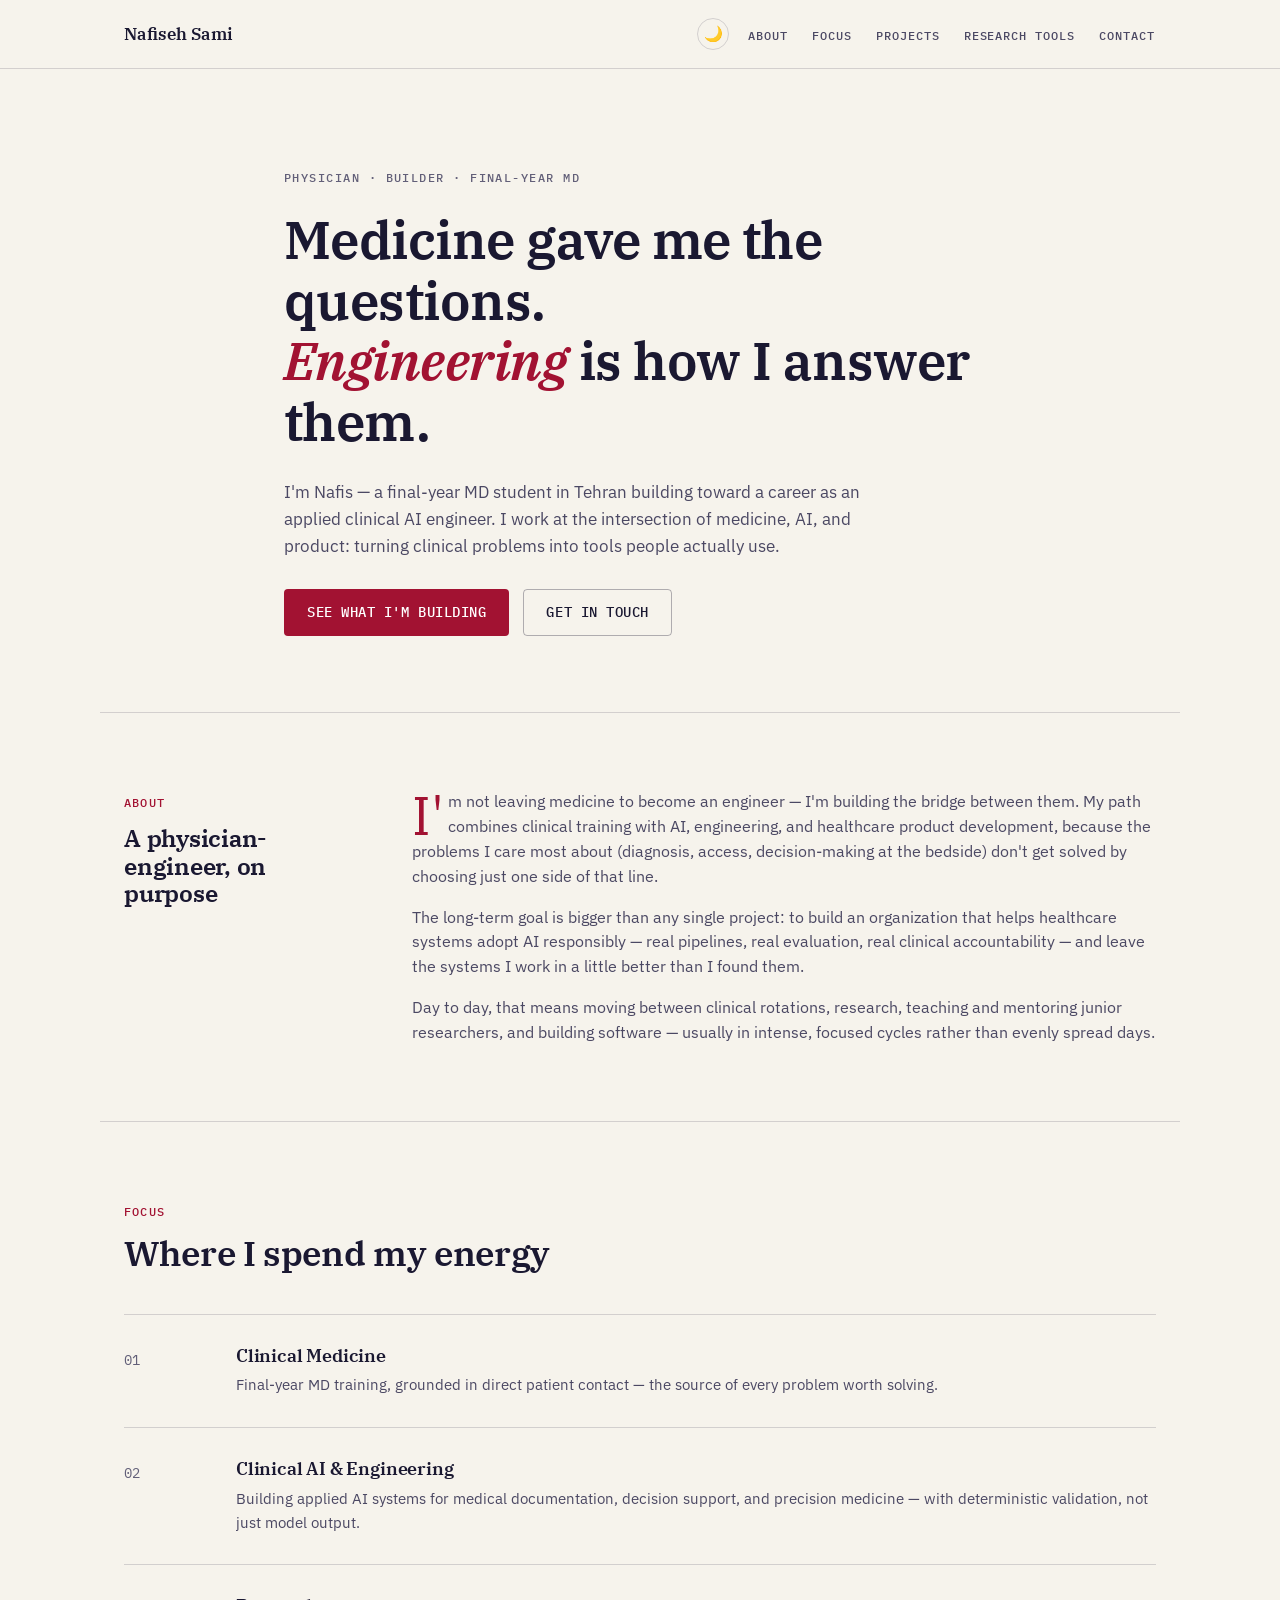
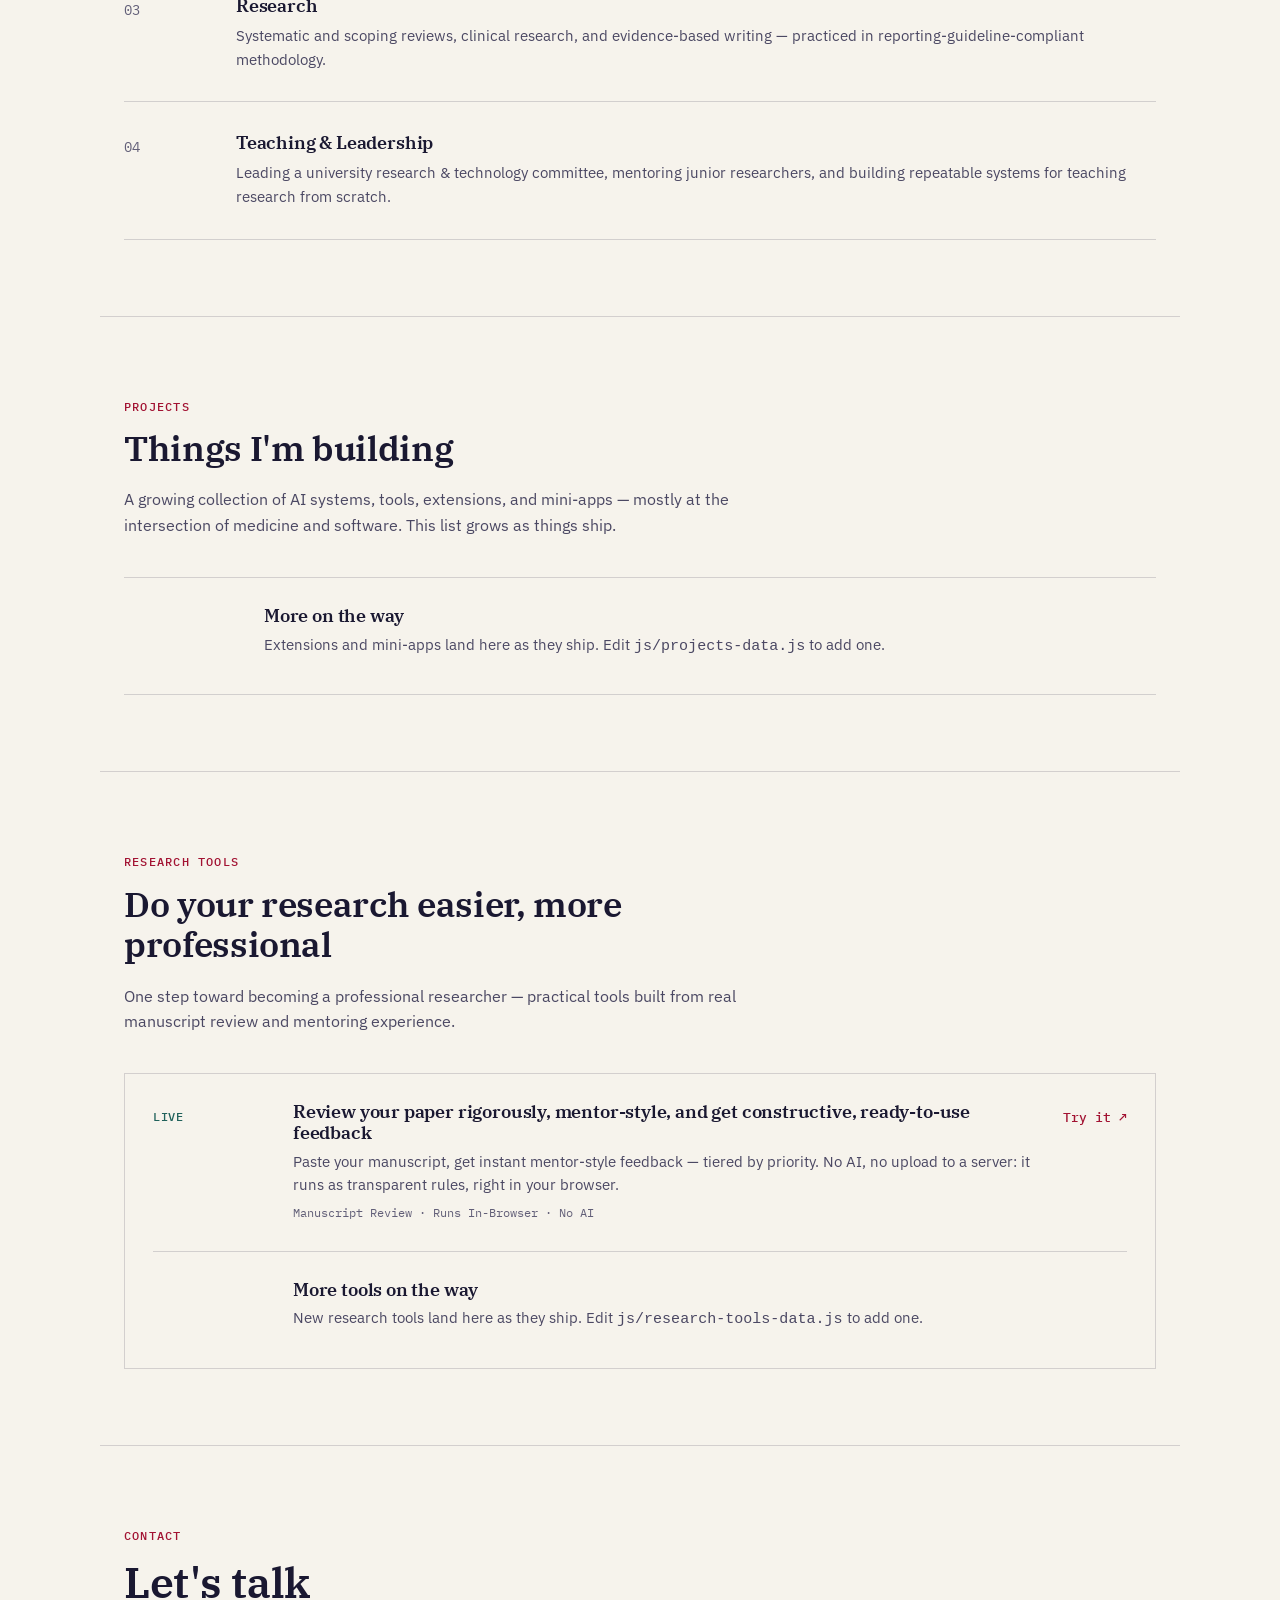
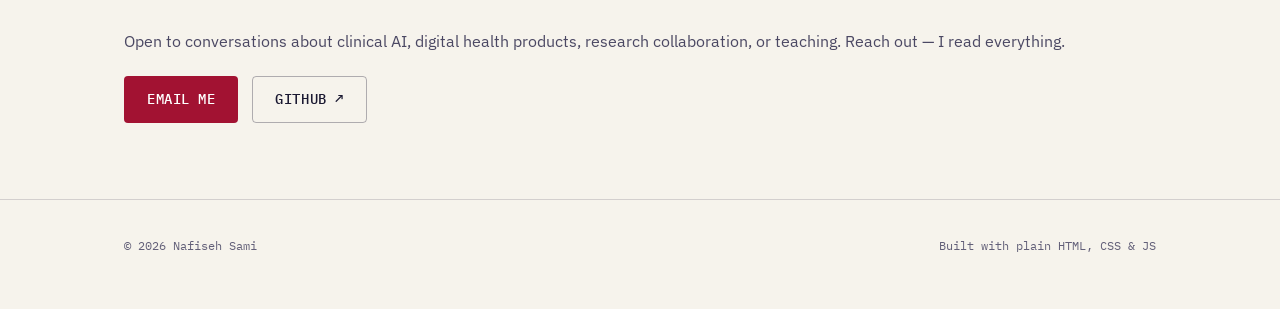
==== index.html @ 5ba9a7e3 "Initial commit: redesigned portfolio site, content fixes, deploy prep - Replaced the glassmorphism/g" ====
<!DOCTYPE html>
<html lang="en">
<head>
<meta charset="UTF-8">
<meta name="viewport" content="width=device-width, initial-scale=1.0">
<script>
  try {
    var t = localStorage.getItem("theme");
    if (t === "dark" || t === "light") document.documentElement.setAttribute("data-theme", t);
  } catch (e) {}
</script>
<title>Nafiseh Sami — Physician, Building Clinical AI</title>
<meta name="description" content="Nafiseh Sami — final-year MD student building toward clinical AI engineering, precision medicine, and digital health.">
<link rel="icon" type="image/svg+xml" href="assets/favicon.svg">

<meta property="og:type" content="website">
<meta property="og:title" content="Nafiseh Sami — Physician, Building Clinical AI">
<meta property="og:description" content="Final-year MD student building toward clinical AI engineering, precision medicine, and digital health.">
<meta property="og:image" content="https://nafissam.github.io/assets/og-image.png">
<meta property="og:url" content="https://nafissam.github.io/">
<meta name="twitter:card" content="summary_large_image">
<meta name="twitter:title" content="Nafiseh Sami — Physician, Building Clinical AI">
<meta name="twitter:description" content="Final-year MD student building toward clinical AI engineering, precision medicine, and digital health.">
<meta name="twitter:image" content="https://nafissam.github.io/assets/og-image.png">

<link rel="preconnect" href="https://fonts.googleapis.com">
<link rel="preconnect" href="https://fonts.gstatic.com" crossorigin>
<link href="https://fonts.googleapis.com/css2?family=IBM+Plex+Mono:wght@400;500;600&family=IBM+Plex+Sans:wght@400;500;600;700&family=IBM+Plex+Serif:ital,wght@0,500;0,600;1,500&display=swap" rel="stylesheet">
<link rel="stylesheet" href="css/style.css">
</head>
<body>

<header class="site-header">
  <nav class="nav container">
    <a href="#top" class="brand">Nafiseh Sami</a>
    <div class="nav-right">
      <button id="themeToggle" class="theme-toggle" type="button" aria-label="Toggle dark mode">
        <span class="theme-icon">🌙</span>
      </button>
      <button class="nav-toggle" id="navToggle" aria-label="Toggle menu" aria-expanded="false">
        <span></span><span></span><span></span>
      </button>
      <ul class="nav-links" id="navLinks">
        <li><a href="#about">About</a></li>
        <li><a href="#focus">Focus</a></li>
        <li><a href="#projects">Projects</a></li>
        <li><a href="#research-tools">Research Tools</a></li>
        <li><a href="#contact">Contact</a></li>
      </ul>
    </div>
  </nav>
</header>

<main id="top">

  <!-- TODO(profile photo): no headshot asset has been supplied yet. Add one here
       (e.g. an <img> in this hero section, or as a small element next to the
       brand/about copy) once a real photo is provided — do not fabricate one. -->
  <section class="hero container">
    <p class="eyebrow reveal">Physician &middot; Builder &middot; Final-Year MD</p>
    <h1 class="reveal">Medicine gave me the questions.<br><em>Engineering</em> is how I answer them.</h1>
    <p class="hero-sub reveal">
      I'm Nafis — a final-year MD student in Tehran building toward a career as an applied
      clinical AI engineer. I work at the intersection of medicine, AI, and product: turning
      clinical problems into tools people actually use.
    </p>
    <div class="hero-actions reveal">
      <a href="#projects" class="btn btn-primary">See what I'm building</a>
      <a href="#contact" class="btn btn-ghost">Get in touch</a>
    </div>
  </section>

  <section id="about" class="section container">
    <div class="about-grid">
      <div class="about-label reveal">
        <span class="section-tag">About</span>
        <h2>A physician-engineer, on purpose</h2>
      </div>
      <div class="about-body reveal">
        <p>
          I'm not leaving medicine to become an engineer — I'm building the bridge between them.
          My path combines clinical training with AI, engineering, and healthcare product
          development, because the problems I care most about (diagnosis, access, decision-making
          at the bedside) don't get solved by choosing just one side of that line.
        </p>
        <p>
          The long-term goal is bigger than any single project: to build an organization that
          helps healthcare systems adopt AI responsibly — real pipelines, real evaluation, real
          clinical accountability — and leave the systems I work in a little better than I found
          them.
        </p>
        <p>
          Day to day, that means moving between clinical rotations, research, teaching and
          mentoring junior researchers, and building software — usually in intense, focused
          cycles rather than evenly spread days.
        </p>
      </div>
    </div>
  </section>

  <section id="focus" class="section container">
    <div class="section-head reveal">
      <span class="section-tag">Focus</span>
      <h2>Where I spend my energy</h2>
    </div>
    <div class="focus-list">
      <div class="focus-item reveal">
        <span class="focus-index">01</span>
        <div>
          <h3>Clinical Medicine</h3>
          <p>Final-year MD training, grounded in direct patient contact — the source of every
          problem worth solving.</p>
        </div>
      </div>
      <div class="focus-item reveal">
        <span class="focus-index">02</span>
        <div>
          <h3>Clinical AI &amp; Engineering</h3>
          <p>Building applied AI systems for medical documentation, decision support, and
          precision medicine — with deterministic validation, not just model output.</p>
        </div>
      </div>
      <div class="focus-item reveal">
        <span class="focus-index">03</span>
        <div>
          <h3>Research</h3>
          <p>Systematic and scoping reviews, clinical research, and evidence-based writing —
          practiced in reporting-guideline-compliant methodology.</p>
        </div>
      </div>
      <div class="focus-item reveal">
        <span class="focus-index">04</span>
        <div>
          <h3>Teaching &amp; Leadership</h3>
          <p>Leading a university research &amp; technology committee, mentoring junior
          researchers, and building repeatable systems for teaching research from scratch.</p>
        </div>
      </div>
    </div>
  </section>

  <section id="projects" class="section container">
    <div class="section-head reveal">
      <span class="section-tag">Projects</span>
      <h2>Things I'm building</h2>
      <p class="section-sub">
        A growing collection of AI systems, tools, extensions, and mini-apps — mostly at the
        intersection of medicine and software. This list grows as things ship.
      </p>
    </div>
    <div class="entry-list" id="projectGrid"><!-- populated by js/projects-data.js --></div>
  </section>

  <section id="research-tools" class="section container">
    <div class="section-head reveal">
      <span class="section-tag">Research Tools</span>
      <h2>Do your research easier, more professional</h2>
      <p class="section-sub">
        One step toward becoming a professional researcher — practical tools built from real
        manuscript review and mentoring experience.
      </p>
    </div>
    <div class="tool-frame">
      <div class="entry-list" id="toolGrid"><!-- populated by js/research-tools-data.js --></div>
    </div>
  </section>

  <section id="contact" class="section container">
    <div class="contact-block reveal">
      <span class="section-tag">Contact</span>
      <h2>Let's talk</h2>
      <p>
        Open to conversations about clinical AI, digital health products, research
        collaboration, or teaching. Reach out — I read everything.
      </p>
      <div class="contact-links">
        <a href="mailto:diabetesassistant.hn@gmail.com" class="btn btn-primary">Email me</a>
        <a href="https://github.com/NafisSam" target="_blank" rel="noopener" class="btn btn-ghost">GitHub ↗</a>
        <!-- TODO(CV link): no CV file/link has been supplied yet. Add a
             "Download CV" button here (pointing at a real PDF or hosted CV)
             once provided — do not fabricate a link. -->
      </div>
    </div>
  </section>

</main>

<footer class="site-footer">
  <div class="container footer-inner">
    <span>© <span id="year"></span> Nafiseh Sami</span>
    <span class="footer-note">Built with plain HTML, CSS &amp; JS</span>
  </div>
</footer>

<script src="js/projects-data.js"></script>
<script src="js/research-tools-data.js"></script>
<script src="js/main.js"></script>
<!-- TODO(analytics): no analytics account/ID has been supplied yet. Add the
     real analytics snippet here (e.g. Plausible, GA4) once an account is
     provided — do not fabricate a tracking ID. -->
</body>
</html>
---- css/style.css ----
/* ---------- Design tokens ----------
   Palette: https://colorhunt.co/palette/a212321a183120615bdece9c
   crimson #A21232 · navy #1A1831 · teal #20615B · cream #DECE9C

   Identity: a clinical chart / lab-notebook system, not a SaaS landing page.
   Rules and mono labels stand in for card borders; type does the work that
   glass panels and gradients usually do. IBM Plex was designed for technical
   documentation, and the mono weight doubles as "chart label" typography —
   a deliberate echo of the structured clinical data (HALAJ, Mana, PocketMed)
   this person actually builds.
*/
:root {
  --bg: #f6f3ec;
  --bg-raised: #efe8d8;
  --ink: #1a1831;
  --ink-soft: #4b4863;
  --ink-faint: #625f78;
  --line: rgba(26, 24, 49, 0.16);
  --line-strong: rgba(26, 24, 49, 0.32);

  --accent: #a21232;     /* crimson — primary interactive color, used sparingly */
  --accent-teal: #20615b; /* secondary — status / positive signal only */
  --accent-cream: #dece9c;
  --accent-btn: var(--accent); /* button fill — kept separate so white button text stays AA-contrast even where --accent itself is tuned lighter for dark-mode text-on-bg use */

  --radius: 4px;
  --maxw: 1080px;

  --font-display: 'IBM Plex Serif', Georgia, serif;
  --font-body: 'IBM Plex Sans', system-ui, -apple-system, sans-serif;
  --font-mono: 'IBM Plex Mono', ui-monospace, SFMono-Regular, Menlo, monospace;
}

:root[data-theme="dark"] {
  --bg: #17152a;
  --bg-raised: #201d38;
  --ink: #f2ede0;
  --ink-soft: #c4bfd6;
  --ink-faint: #8d89a3;
  --line: rgba(244, 239, 227, 0.14);
  --line-strong: rgba(244, 239, 227, 0.3);

  --accent: #e14868;
  --accent-teal: #45ab9c;
  --accent-cream: #ead9a0;
  --accent-btn: #c22e4f; /* darker than --accent so white button text clears 4.5:1 */
}

@media (prefers-color-scheme: dark) {
  :root:not([data-theme="light"]) {
    --bg: #17152a;
    --bg-raised: #201d38;
    --ink: #f2ede0;
    --ink-soft: #c4bfd6;
    --ink-faint: #8d89a3;
    --line: rgba(244, 239, 227, 0.14);
    --line-strong: rgba(244, 239, 227, 0.3);

    --accent: #e14868;
    --accent-teal: #45ab9c;
    --accent-cream: #ead9a0;
    --accent-btn: #c22e4f;
  }
}

* { box-sizing: border-box; }
html { scroll-behavior: smooth; }

body {
  margin: 0;
  background: var(--bg);
  color: var(--ink);
  font-family: var(--font-body);
  line-height: 1.55;
  -webkit-font-smoothing: antialiased;
  overflow-x: hidden;
  transition: background 0.35s ease, color 0.35s ease;
}

.container {
  max-width: var(--maxw);
  margin: 0 auto;
  padding: 0 24px;
}

h1, h2, h3 {
  font-family: var(--font-display);
  font-weight: 600;
  line-height: 1.15;
  margin: 0 0 0.5em;
  letter-spacing: -0.01em;
}

p { color: var(--ink-soft); margin: 0 0 1em; }

a { color: inherit; }

/* ---------- Header / nav ---------- */
.site-header {
  position: sticky;
  top: 0;
  z-index: 50;
  background: var(--bg);
  border-bottom: 1px solid var(--line);
  transition: background 0.35s ease, border-color 0.35s ease;
}

.nav {
  display: flex;
  align-items: center;
  justify-content: space-between;
  padding: 18px 24px;
}

.brand {
  font-family: var(--font-display);
  font-weight: 600;
  font-size: 1.08rem;
  text-decoration: none;
  color: var(--ink);
}

.nav-right {
  display: flex;
  align-items: center;
  gap: 18px;
  position: relative;
}

.theme-toggle {
  display: flex;
  align-items: center;
  justify-content: center;
  width: 32px;
  height: 32px;
  border-radius: 50%;
  border: 1px solid var(--line);
  background: transparent;
  cursor: pointer;
  font-size: 0.95rem;
  line-height: 1;
  transition: border-color 0.2s ease, background 0.2s ease;
}

.theme-toggle:hover {
  border-color: var(--line-strong);
  background: var(--bg-raised);
}

.nav-links {
  list-style: none;
  display: flex;
  gap: 22px;
  margin: 0;
  padding: 0;
}

.nav-links a {
  text-decoration: none;
  color: var(--ink-soft);
  font-family: var(--font-mono);
  font-size: 0.76rem;
  font-weight: 500;
  text-transform: uppercase;
  letter-spacing: 0.08em;
  padding: 4px 1px;
  border-bottom: 2px solid transparent;
  transition: border-color 0.2s ease, color 0.2s ease;
}

.nav-links a:hover {
  color: var(--ink);
  border-bottom-color: var(--accent);
}

.nav-toggle {
  display: none;
  flex-direction: column;
  gap: 4px;
  background: none;
  border: none;
  cursor: pointer;
  padding: 8px;
}

.nav-toggle span {
  width: 20px;
  height: 2px;
  background: var(--ink);
  border-radius: 2px;
}

/* ---------- Hero ---------- */
.hero {
  padding: 100px 24px 76px;
  max-width: 760px;
}

.eyebrow {
  font-family: var(--font-mono);
  text-transform: uppercase;
  letter-spacing: 0.12em;
  font-size: 0.76rem;
  font-weight: 500;
  color: var(--ink-faint);
  margin-bottom: 22px;
}

.hero h1 {
  font-size: clamp(2.1rem, 5vw, 3.3rem);
  margin-bottom: 0.5em;
  color: var(--ink);
}

.hero h1 em {
  font-style: italic;
  color: var(--accent);
}

.hero-sub {
  font-size: 1.08rem;
  max-width: 600px;
}

.hero-actions {
  display: flex;
  gap: 14px;
  margin-top: 30px;
  flex-wrap: wrap;
}

/* ---------- Buttons ---------- */
.btn {
  display: inline-flex;
  align-items: center;
  gap: 6px;
  padding: 12px 22px;
  border-radius: var(--radius);
  font-family: var(--font-mono);
  font-weight: 500;
  font-size: 0.85rem;
  text-transform: uppercase;
  letter-spacing: 0.04em;
  text-decoration: none;
  border: 1px solid transparent;
  transition: transform 0.15s ease, background 0.15s ease, border-color 0.15s ease;
}

.btn:hover { transform: translateY(-2px); }

.btn-primary {
  background: var(--accent-btn);
  color: #fff;
}

.btn-primary:hover {
  background: color-mix(in srgb, var(--accent-btn) 85%, black 15%);
}

.btn-ghost {
  background: transparent;
  border-color: var(--line-strong);
  color: var(--ink);
}

.btn-ghost:hover {
  background: var(--bg-raised);
}

/* ---------- Sections ---------- */
.section { padding: 76px 24px; border-top: 1px solid var(--line); }

.section-head { max-width: 640px; margin-bottom: 40px; }

.section-tag {
  display: inline-block;
  font-family: var(--font-mono);
  font-size: 0.76rem;
  font-weight: 500;
  text-transform: uppercase;
  letter-spacing: 0.1em;
  color: var(--accent);
  margin-bottom: 12px;
}

.section-head h2, .about-block h2, .contact-block h2 {
  font-size: clamp(1.6rem, 3.2vw, 2.2rem);
}

.section-sub { font-size: 1.02rem; }

/* ---------- About: asymmetric editorial layout ---------- */
.about-grid {
  display: grid;
  grid-template-columns: 240px 1fr;
  gap: 48px;
  align-items: start;
}

.about-label {
  position: sticky;
  top: 100px;
}

.about-body p:first-of-type::first-letter {
  font-family: var(--font-display);
  font-size: 3.4em;
  float: left;
  line-height: 0.85;
  padding: 0.05em 0.08em 0 0;
  color: var(--accent);
}

.about-body p:last-child { margin-bottom: 0; }

@media (max-width: 760px) {
  .about-grid { grid-template-columns: 1fr; gap: 20px; }
  .about-label { position: static; }
}

/* ---------- Focus: labelled list, not a card grid ---------- */
.focus-list { border-top: 1px solid var(--line); }

.focus-item {
  display: grid;
  grid-template-columns: 84px 1fr;
  gap: 28px;
  padding: 30px 0;
  border-bottom: 1px solid var(--line);
}

.focus-index {
  font-family: var(--font-mono);
  font-size: 0.85rem;
  color: var(--ink-faint);
  padding-top: 5px;
}

.focus-item h3 { font-size: 1.15rem; margin-bottom: 0.4em; }
.focus-item p { font-size: 0.96rem; margin-bottom: 0; }

@media (max-width: 560px) {
  .focus-item { grid-template-columns: 1fr; gap: 8px; }
}

/* ---------- Projects / research tools: ledger-style entry list ---------- */
.entry-list { border-top: 1px solid var(--line); }

.entry {
  display: grid;
  grid-template-columns: 120px 1fr auto;
  gap: 20px;
  align-items: start;
  padding: 28px 0;
  border-bottom: 1px solid var(--line);
}

.entry-status {
  font-family: var(--font-mono);
  font-size: 0.72rem;
  font-weight: 500;
  text-transform: uppercase;
  letter-spacing: 0.06em;
  padding-top: 6px;
  color: var(--ink-faint);
}

.entry-status.status-live { color: var(--accent-teal); }
.entry-status.status-concept { color: var(--accent); }

.entry-body h3 { font-size: 1.12rem; margin-bottom: 0.35em; }
.entry-body p { font-size: 0.94rem; margin-bottom: 8px; }

.entry-tags {
  font-family: var(--font-mono);
  font-size: 0.74rem;
  color: var(--ink-faint);
}

.entry-link {
  justify-self: end;
  white-space: nowrap;
  font-family: var(--font-mono);
  font-size: 0.8rem;
  font-weight: 500;
  color: var(--accent);
  text-decoration: none;
  padding-top: 6px;
}

.entry-link:hover { text-decoration: underline; }

.entry.placeholder { opacity: 0.6; }
.entry.placeholder .entry-status { visibility: hidden; }

@media (max-width: 640px) {
  .entry { grid-template-columns: 1fr; gap: 6px; }
  .entry-link { justify-self: start; padding-top: 2px; }
}

.tool-frame {
  border: 1px solid var(--line);
  padding: 0 28px;
}
.tool-frame .entry-list { border-top: none; }
.tool-frame .entry:last-child { border-bottom: none; }

/* ---------- Contact ---------- */
.contact-block { text-align: left; }
.contact-block h2 { font-size: clamp(1.9rem, 4.5vw, 2.7rem); }

.contact-links {
  display: flex;
  gap: 14px;
  flex-wrap: wrap;
  margin-top: 22px;
}

/* ---------- Footer ---------- */
.site-footer { padding: 36px 24px 56px; border-top: 1px solid var(--line); }
.footer-inner {
  display: flex;
  justify-content: space-between;
  flex-wrap: wrap;
  gap: 8px;
  font-family: var(--font-mono);
  font-size: 0.78rem;
  color: var(--ink-faint);
}

/* ---------- Reveal-on-scroll ----------
   Visible by default so the page never depends on JS to be seen (e.g. scripts
   blocked, slow to load, or opened directly via file:// where cross-file
   script loading is disabled). JS opts elements into the hidden pre-animation
   state via .pending, then reveals them via .in-view. */
.reveal.pending {
  opacity: 0;
  transform: translateY(14px);
  transition: opacity 0.6s ease, transform 0.6s ease;
}
.reveal.in-view {
  opacity: 1;
  transform: translateY(0);
}

/* ---------- Responsive ---------- */
@media (max-width: 760px) {
  .nav-links {
    position: absolute;
    top: calc(100% + 1px);
    left: 0;
    right: 0;
    flex-direction: column;
    gap: 0;
    background: var(--bg);
    border-bottom: 1px solid var(--line);
    padding: 6px 24px 14px;
    display: none;
  }
  .nav-links.open { display: flex; }
  .nav-links a { display: block; padding: 12px 0; border-bottom: 1px solid var(--line); }
  .nav-links li:last-child a { border-bottom: none; }
  .nav-toggle { display: flex; }
  .hero { padding: 84px 24px 56px; }
}

@media (prefers-reduced-motion: reduce) {
  html { scroll-behavior: auto; }
  .reveal, .reveal.pending, .reveal.in-view { opacity: 1; transform: none; transition: none; }
  .btn:hover { transform: none; }
}

/* ---------- Tool pages ---------- */
.tool-nav-label {
  font-family: var(--font-mono);
  font-size: 0.78rem;
  font-weight: 500;
  color: var(--ink-faint);
}

.tool-shell {
  padding: 108px 24px 80px;
  max-width: 820px;
}

.tool-intro { margin-bottom: 32px; }
.tool-intro h1 { font-size: clamp(1.8rem, 4vw, 2.6rem); }

.panel {
  background: var(--bg-raised);
  border: 1px solid var(--line);
  border-radius: var(--radius);
  padding: 28px;
}

.tool-input-panel { margin-bottom: 28px; }

.tool-label {
  display: block;
  font-family: var(--font-mono);
  font-size: 0.78rem;
  font-weight: 500;
  text-transform: uppercase;
  letter-spacing: 0.04em;
  color: var(--ink-soft);
  margin-bottom: 10px;
}

#manuscriptInput {
  width: 100%;
  resize: vertical;
  font-family: var(--font-body);
  font-size: 0.95rem;
  line-height: 1.5;
  padding: 16px;
  border-radius: var(--radius);
  border: 1px solid var(--line-strong);
  background: var(--bg);
  color: var(--ink);
}

#manuscriptInput:focus {
  outline: 2px solid var(--accent-teal);
  outline-offset: 2px;
}

.tool-controls {
  display: flex;
  align-items: center;
  gap: 12px;
  flex-wrap: wrap;
  margin-top: 16px;
}

.file-btn { cursor: pointer; font-size: 0.8rem; padding: 11px 18px; }

.tool-note {
  font-size: 0.82rem;
  color: var(--ink-faint);
}

.tool-results { margin-bottom: 40px; }

.results-head {
  display: flex;
  align-items: center;
  justify-content: space-between;
  gap: 12px;
  margin-bottom: 18px;
  flex-wrap: wrap;
}

.results-head h2 { margin: 0; font-size: 1.4rem; }

.stats-row {
  display: flex;
  gap: 10px;
  flex-wrap: wrap;
  margin-bottom: 24px;
}

.stat-chip {
  font-family: var(--font-mono);
  font-size: 0.76rem;
  font-weight: 500;
  color: var(--ink-soft);
  background: var(--bg);
  border: 1px solid var(--line);
  padding: 5px 12px;
  border-radius: var(--radius);
}

.feedback-output { display: flex; flex-direction: column; gap: 28px; }

.feedback-group h3 {
  font-size: 1.02rem;
  display: flex;
  align-items: center;
  gap: 8px;
  margin-bottom: 12px;
}

.tier-dot {
  width: 9px;
  height: 9px;
  border-radius: 50%;
  display: inline-block;
}

.tier-critical .tier-dot { background: var(--accent); }
.tier-major .tier-dot { background: color-mix(in srgb, var(--accent-cream) 70%, var(--ink) 30%); }
.tier-minor .tier-dot { background: var(--accent-teal); }
.tier-good .tier-dot { background: #4caf78; }

.feedback-item {
  border-left: 3px solid var(--line);
  padding: 4px 0 4px 14px;
  margin-bottom: 12px;
  font-size: 0.92rem;
}

.tier-critical .feedback-item { border-color: var(--accent); }
.tier-major .feedback-item { border-color: color-mix(in srgb, var(--accent-cream) 70%, var(--ink) 30%); }
.tier-minor .feedback-item { border-color: var(--accent-teal); }

.feedback-item .issue-text { color: var(--ink); font-weight: 600; margin-bottom: 2px; }
.feedback-item .issue-fix { color: var(--ink-soft); }
.feedback-item .issue-quote {
  display: block;
  font-style: italic;
  color: var(--ink-faint);
  margin: 4px 0;
  font-size: 0.87rem;
}

.empty-state {
  text-align: center;
  padding: 30px;
  color: var(--ink-faint);
}

/* ---------- Checklist panel ---------- */
.checklist-panel { margin-top: 20px; }

.checklist-group { margin-bottom: 20px; }
.checklist-group:last-child { margin-bottom: 0; }

.checklist-group h4 {
  font-size: 0.95rem;
  margin: 0 0 10px;
  color: var(--ink);
}

.checklist-items { display: flex; flex-direction: column; gap: 6px; }

.checklist-item {
  display: flex;
  align-items: flex-start;
  gap: 8px;
  font-size: 0.88rem;
  color: var(--ink-soft);
}

.checklist-item .mark {
  flex: 0 0 auto;
  width: 18px;
  text-align: center;
  font-weight: 700;
}

.checklist-item.found .mark { color: #4caf78; }
.checklist-item.missing .mark { color: var(--accent); }
.checklist-item.missing { color: var(--ink); }

/* ---------- AI review section ---------- */
.ai-review-section { padding-top: 10px; }

.ai-input-panel { display: flex; flex-direction: column; gap: 14px; }

.api-key-input {
  flex: 1 1 260px;
  min-width: 220px;
  padding: 12px 14px;
  border-radius: var(--radius);
  border: 1px solid var(--line-strong);
  background: var(--bg);
  color: var(--ink);
  font-family: var(--font-body);
  font-size: 0.92rem;
}

.api-key-input:focus {
  outline: 2px solid var(--accent-teal);
  outline-offset: 2px;
}

.remember-label {
  display: flex;
  align-items: center;
  gap: 6px;
  font-size: 0.85rem;
  color: var(--ink-faint);
  white-space: nowrap;
}

.ai-results-panel { margin-top: 18px; }

.feedback-group ul {
  margin: 0 0 10px 18px;
  padding: 0;
}

.feedback-group li {
  margin-bottom: 8px;
  font-size: 0.92rem;
  color: var(--ink-soft);
}

.feedback-group > p {
  font-size: 0.92rem;
  color: var(--ink-soft);
  margin-bottom: 10px;
}
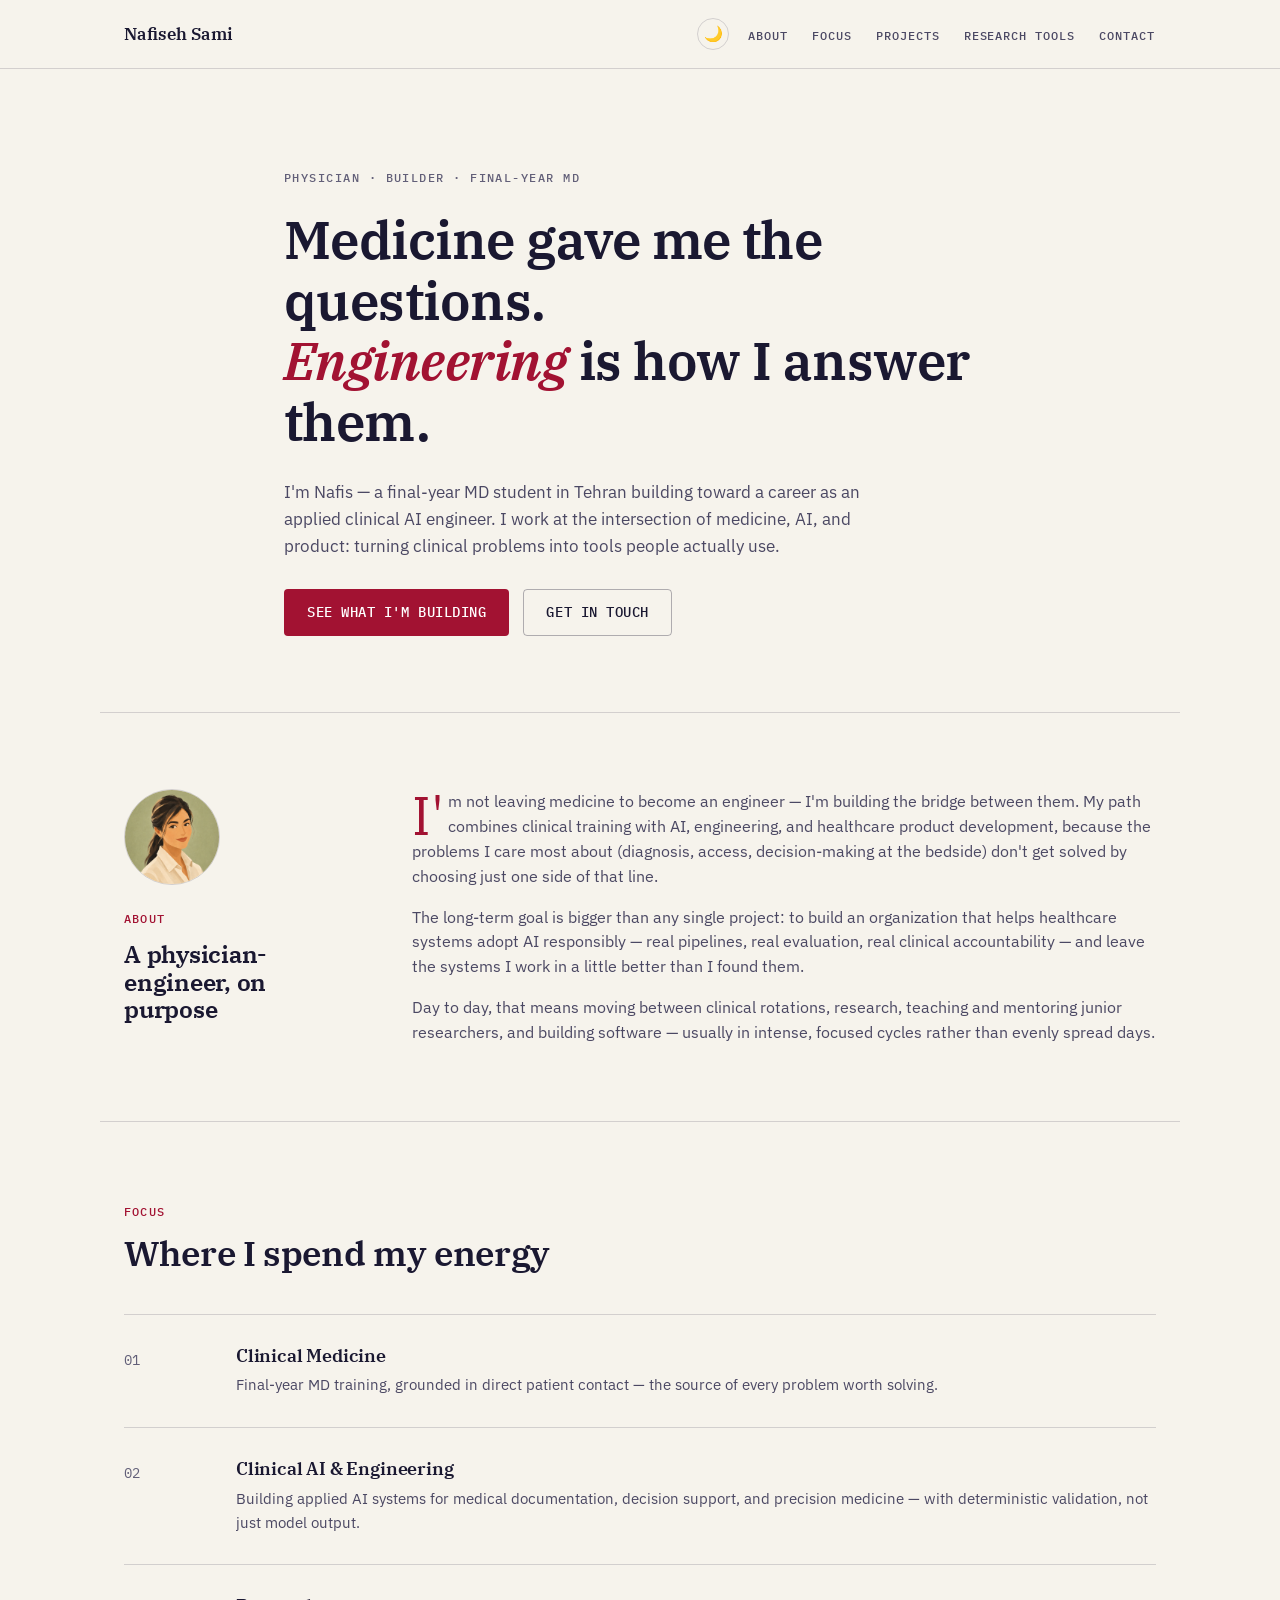
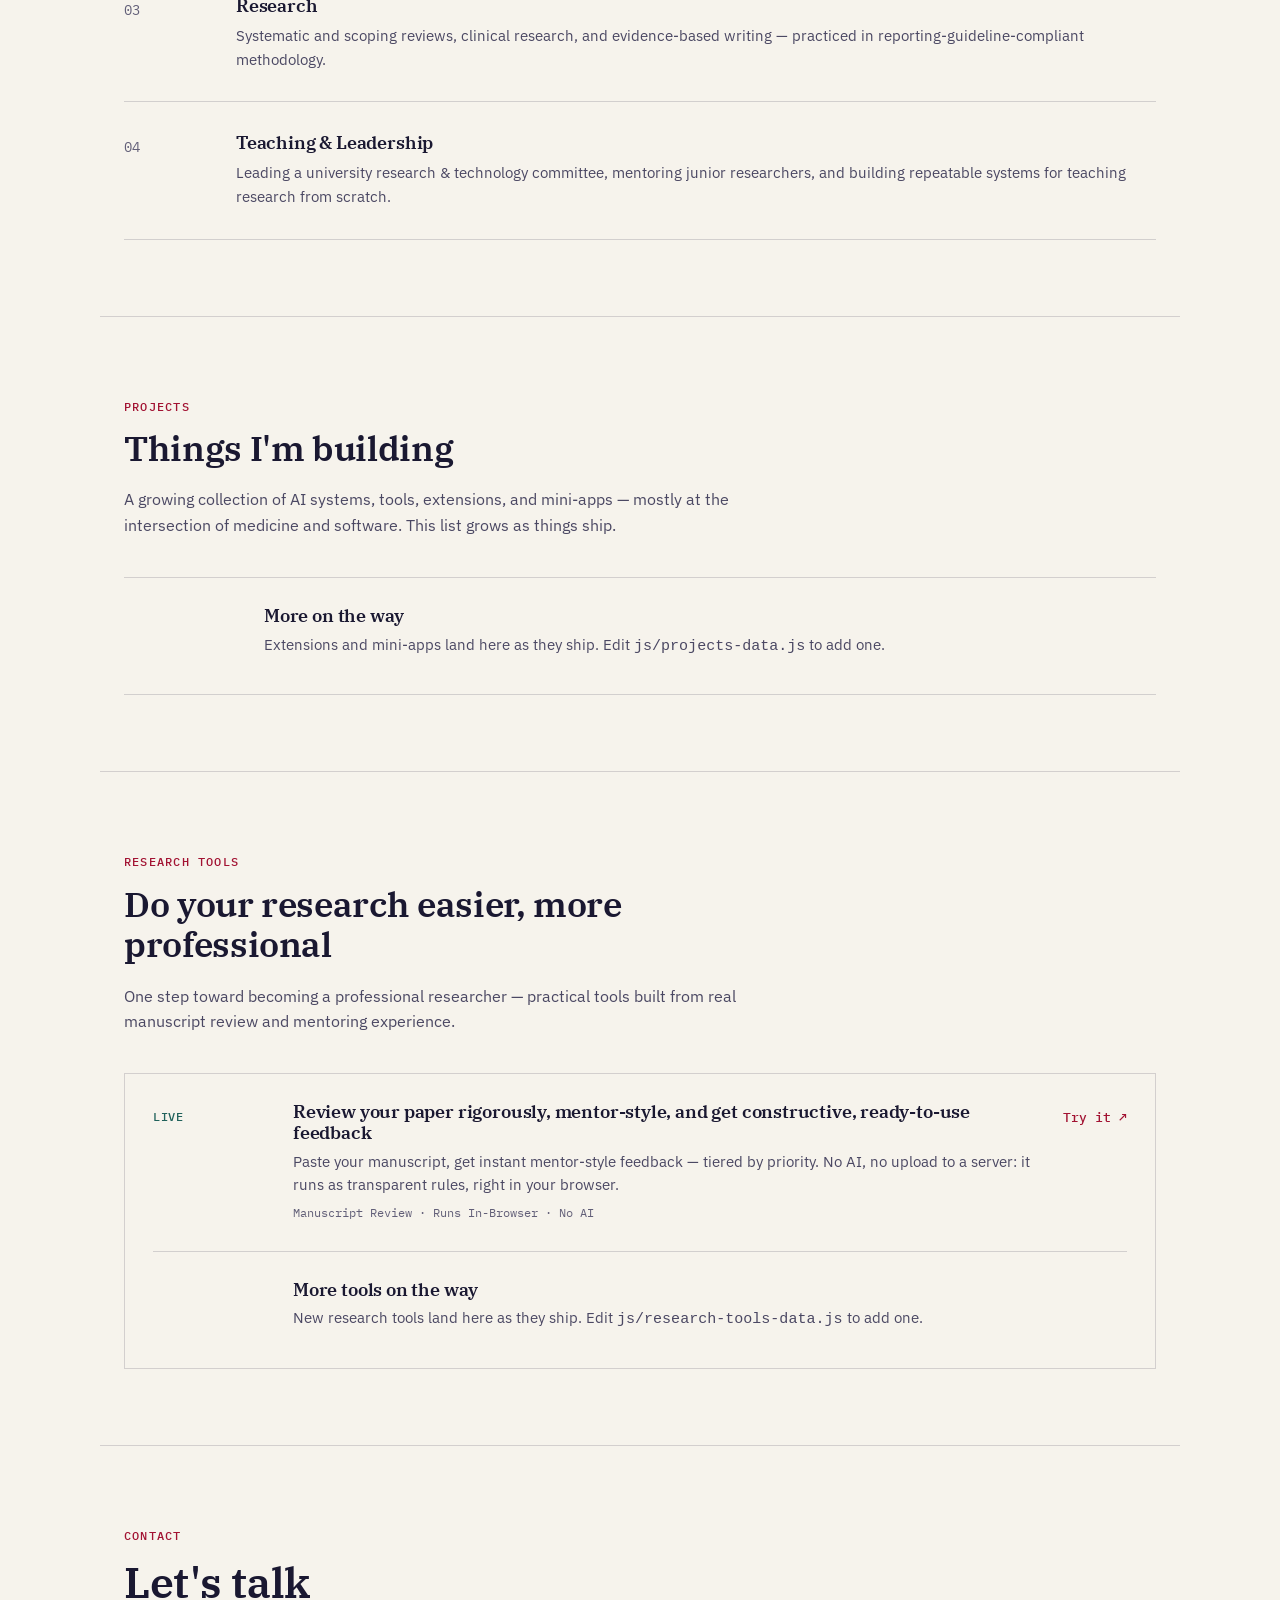
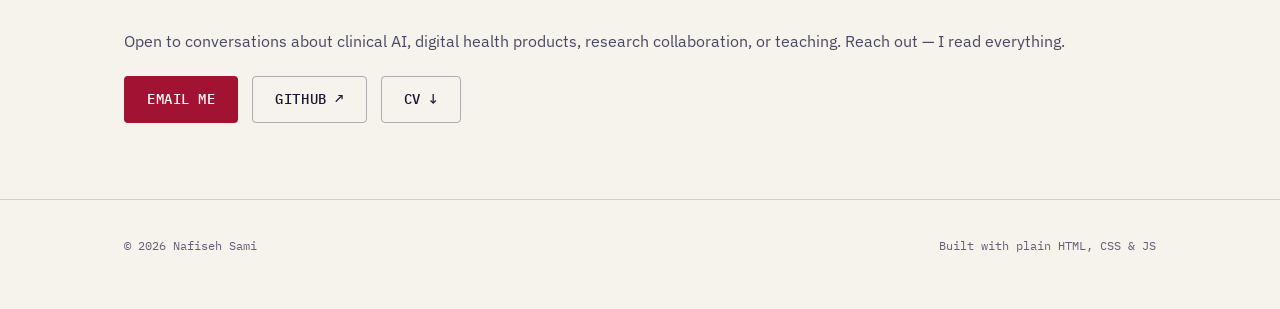
==== commit aa96fdda: "Add profile photo and CV download link Adds a circular portrait to the About section's label column " ====
--- a/index.html
+++ b/index.html
@@ -53,9 +53,6 @@
 
 <main id="top">
 
-  <!-- TODO(profile photo): no headshot asset has been supplied yet. Add one here
-       (e.g. an <img> in this hero section, or as a small element next to the
-       brand/about copy) once a real photo is provided — do not fabricate one. -->
   <section class="hero container">
     <p class="eyebrow reveal">Physician &middot; Builder &middot; Final-Year MD</p>
     <h1 class="reveal">Medicine gave me the questions.<br><em>Engineering</em> is how I answer them.</h1>
@@ -73,6 +70,7 @@
   <section id="about" class="section container">
     <div class="about-grid">
       <div class="about-label reveal">
+        <img class="about-avatar" src="assets/avatar.png" alt="Illustrated portrait of Nafiseh Sami" width="500" height="500" loading="lazy">
         <span class="section-tag">About</span>
         <h2>A physician-engineer, on purpose</h2>
       </div>
@@ -176,9 +174,7 @@
       <div class="contact-links">
         <a href="mailto:diabetesassistant.hn@gmail.com" class="btn btn-primary">Email me</a>
         <a href="https://github.com/NafisSam" target="_blank" rel="noopener" class="btn btn-ghost">GitHub ↗</a>
-        <!-- TODO(CV link): no CV file/link has been supplied yet. Add a
-             "Download CV" button here (pointing at a real PDF or hosted CV)
-             once provided — do not fabricate a link. -->
+        <a href="assets/N.Sami_CV.pdf" download class="btn btn-ghost">CV ↓</a>
       </div>
     </div>
   </section>
--- a/css/style.css
+++ b/css/style.css
@@ -300,6 +300,16 @@
 .about-label {
   position: sticky;
   top: 100px;
+}
+
+.about-avatar {
+  display: block;
+  width: 96px;
+  height: 96px;
+  border-radius: 50%;
+  object-fit: cover;
+  border: 1px solid var(--line);
+  margin-bottom: 20px;
 }
 
 .about-body p:first-of-type::first-letter {
@@ -674,6 +684,27 @@
   outline-offset: 2px;
 }
 
+.tool-select {
+  flex: 1 1 200px;
+  min-width: 180px;
+  padding: 12px 14px;
+  border-radius: var(--radius);
+  border: 1px solid var(--line-strong);
+  background: var(--bg);
+  color: var(--ink);
+  font-family: var(--font-body);
+  font-size: 0.92rem;
+}
+
+.tool-select:focus {
+  outline: 2px solid var(--accent-teal);
+  outline-offset: 2px;
+}
+
+.tool-select:disabled {
+  opacity: 0.55;
+}
+
 .remember-label {
   display: flex;
   align-items: center;
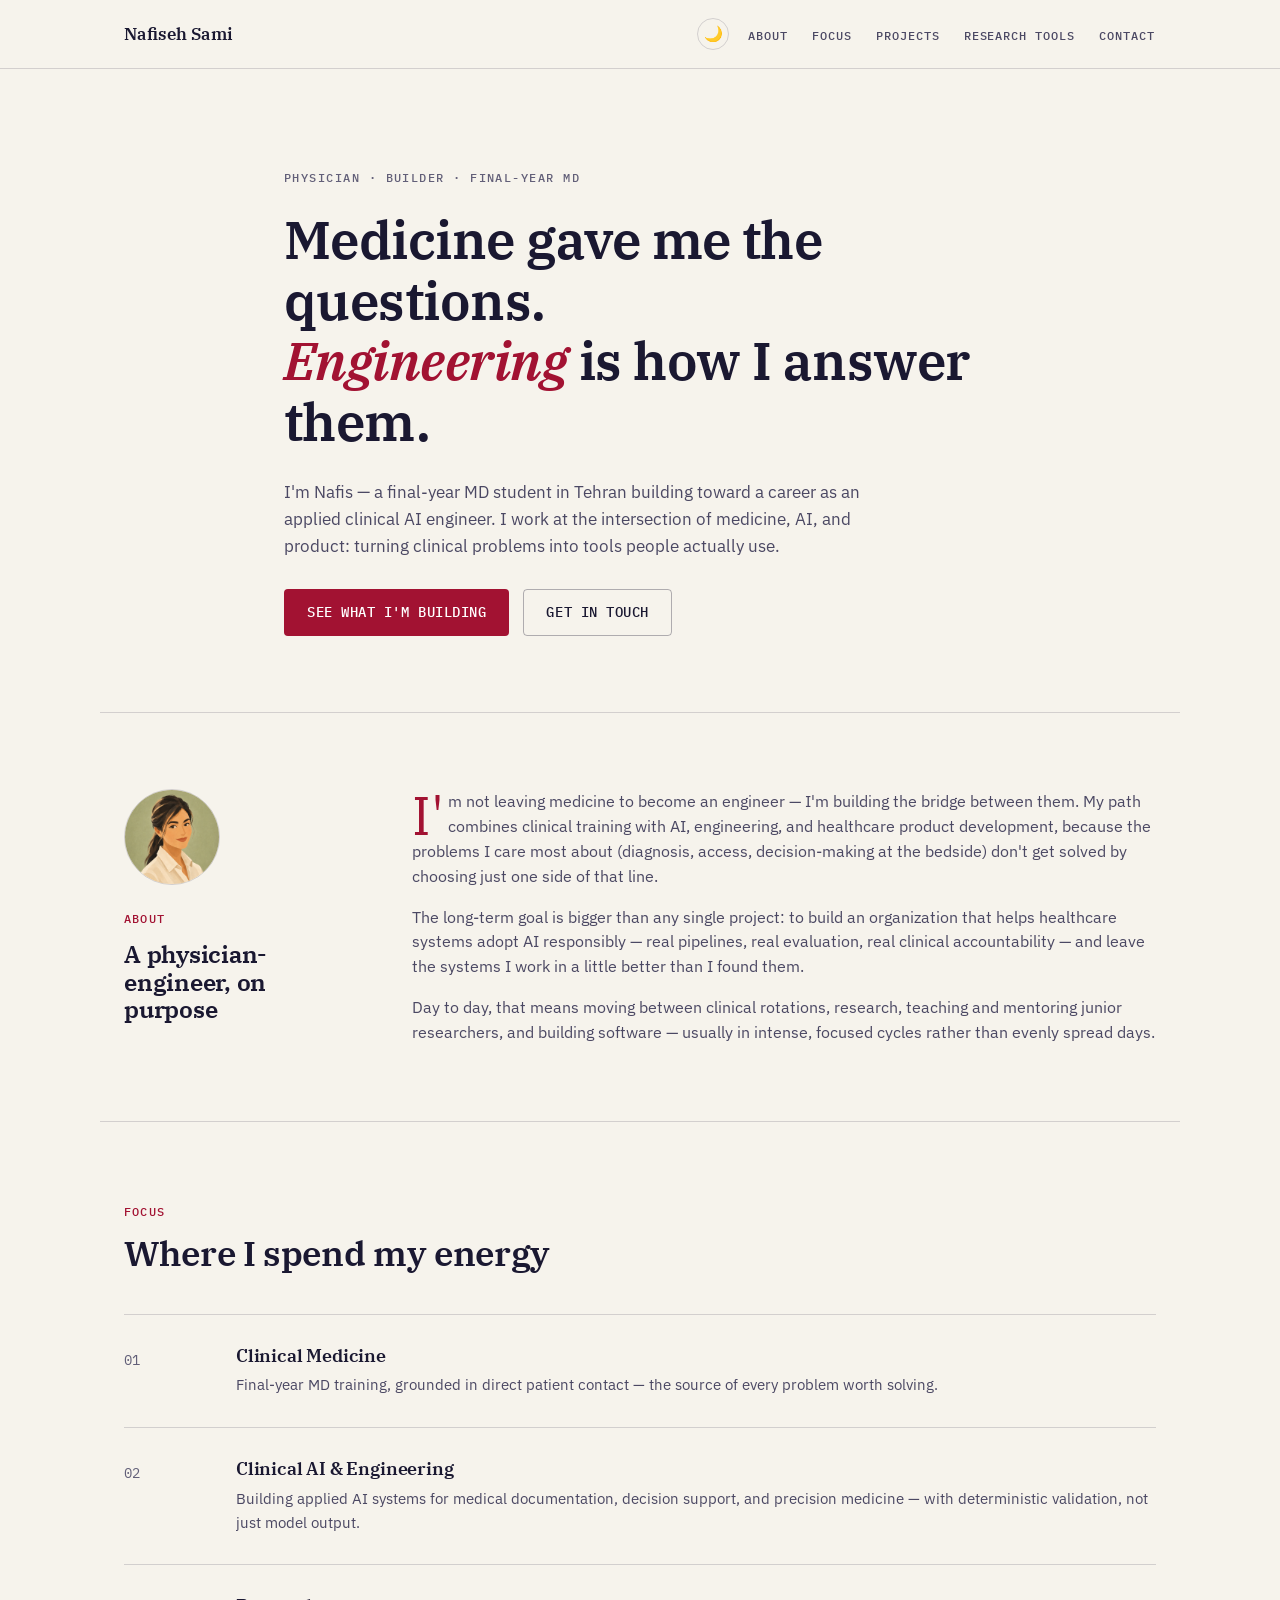
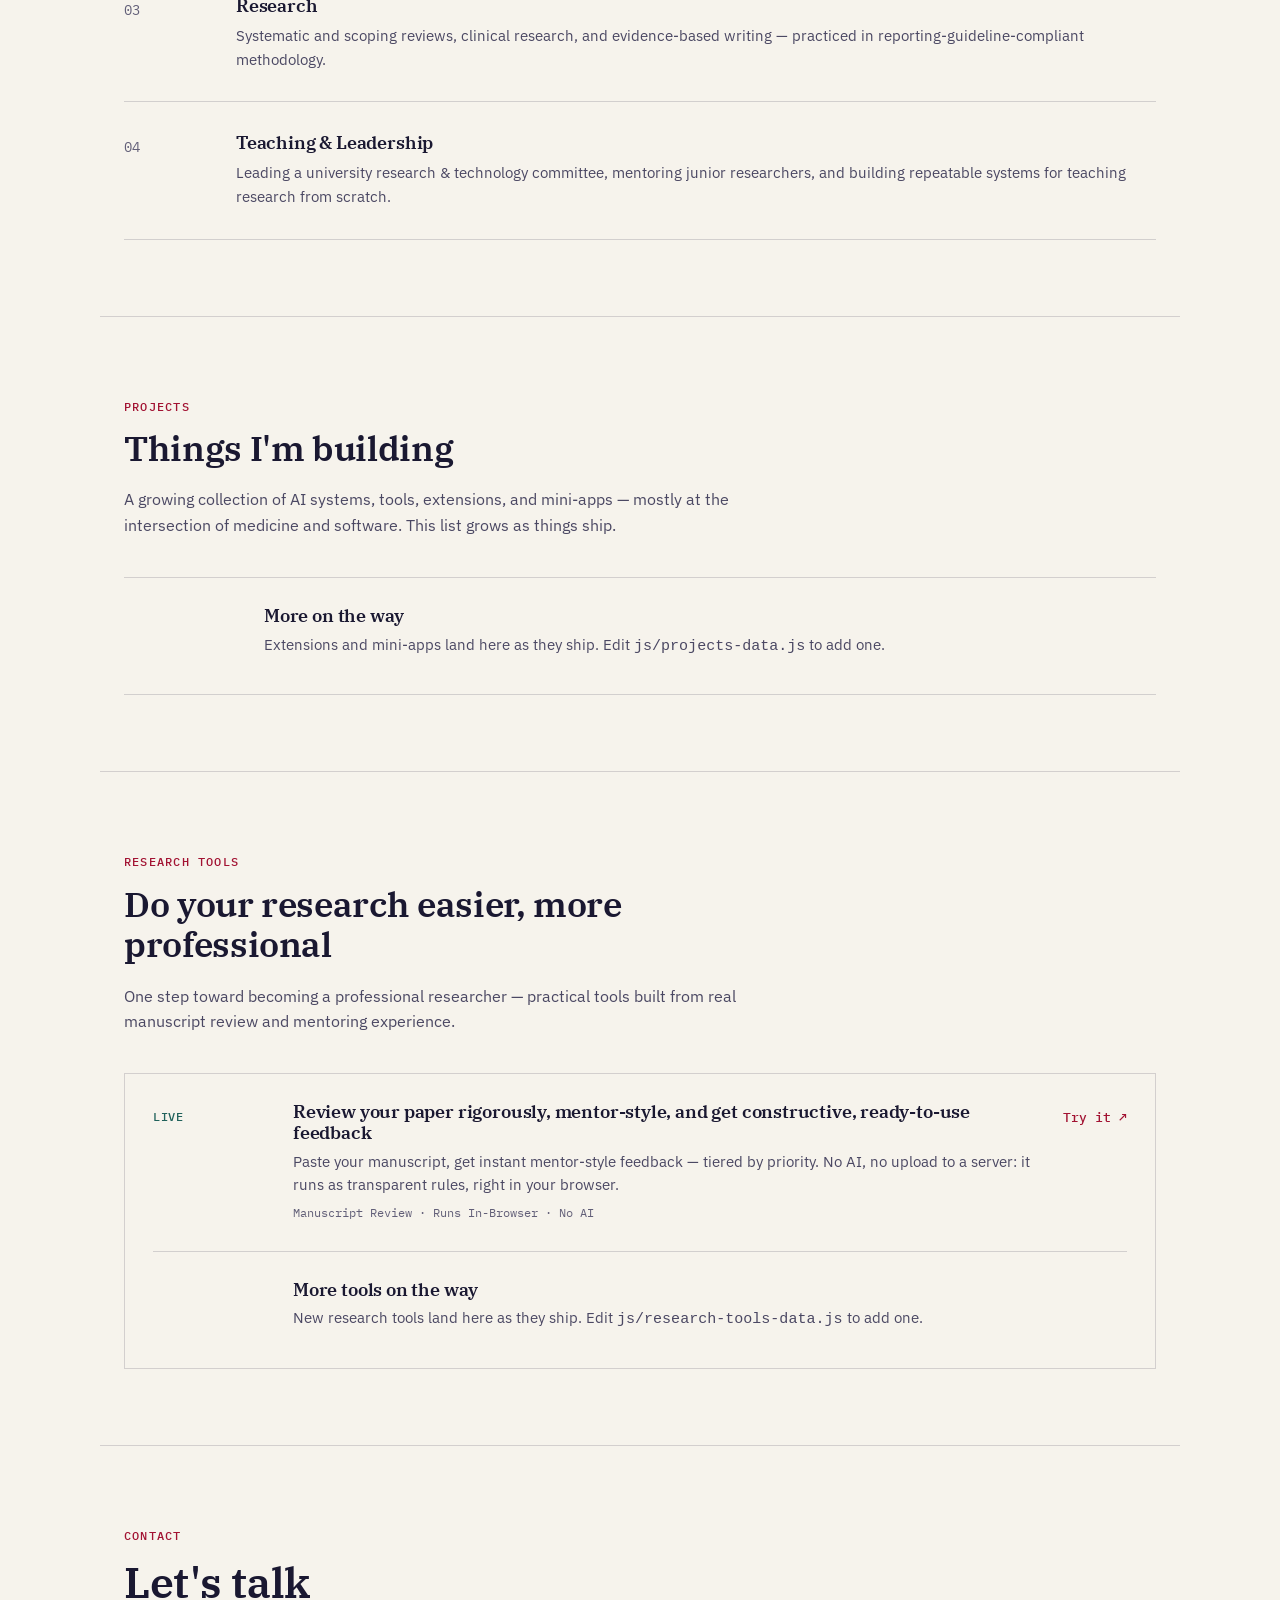
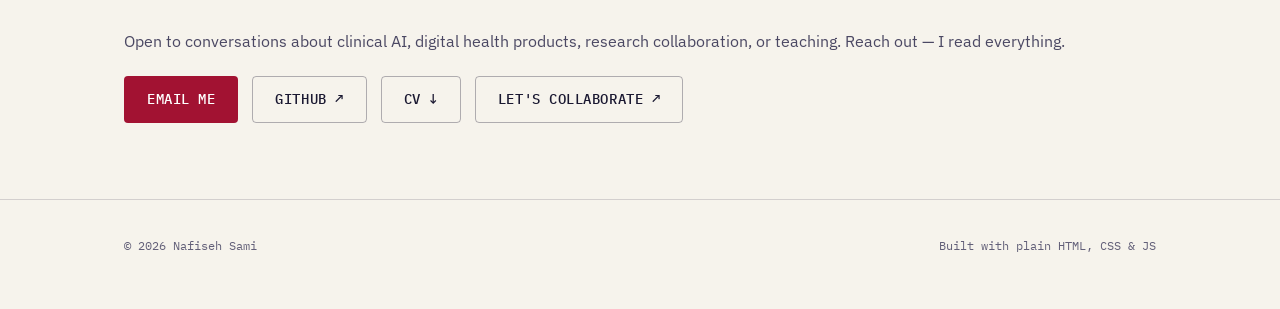
==== commit 87f37af5: "Add collaboration form link to Contact section Adds a fourth contact button linking to a Google Form" ====
--- a/index.html
+++ b/index.html
@@ -175,6 +175,7 @@
         <a href="mailto:diabetesassistant.hn@gmail.com" class="btn btn-primary">Email me</a>
         <a href="https://github.com/NafisSam" target="_blank" rel="noopener" class="btn btn-ghost">GitHub ↗</a>
         <a href="assets/N.Sami_CV.pdf" download class="btn btn-ghost">CV ↓</a>
+        <a href="https://forms.gle/yq65sF2Z8pFFS46X9" target="_blank" rel="noopener" class="btn btn-ghost">Let's collaborate ↗</a>
       </div>
     </div>
   </section>
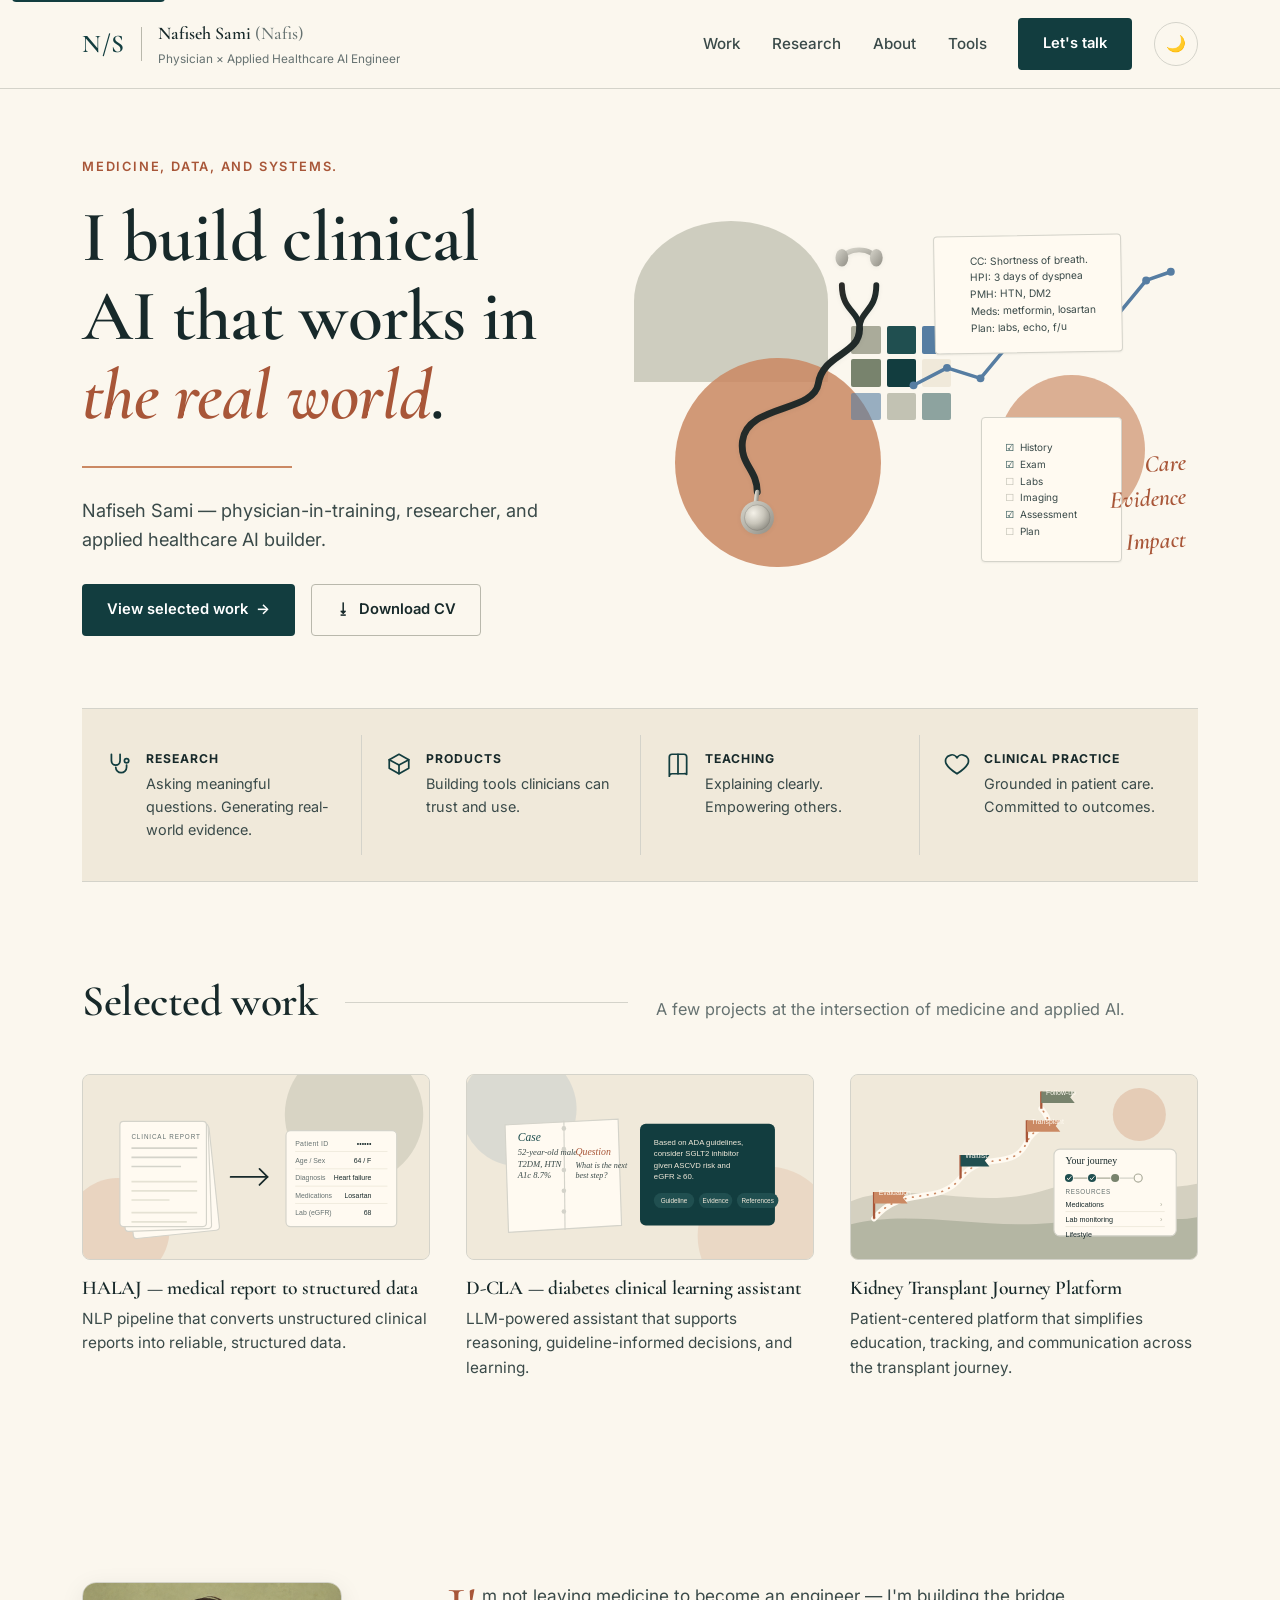
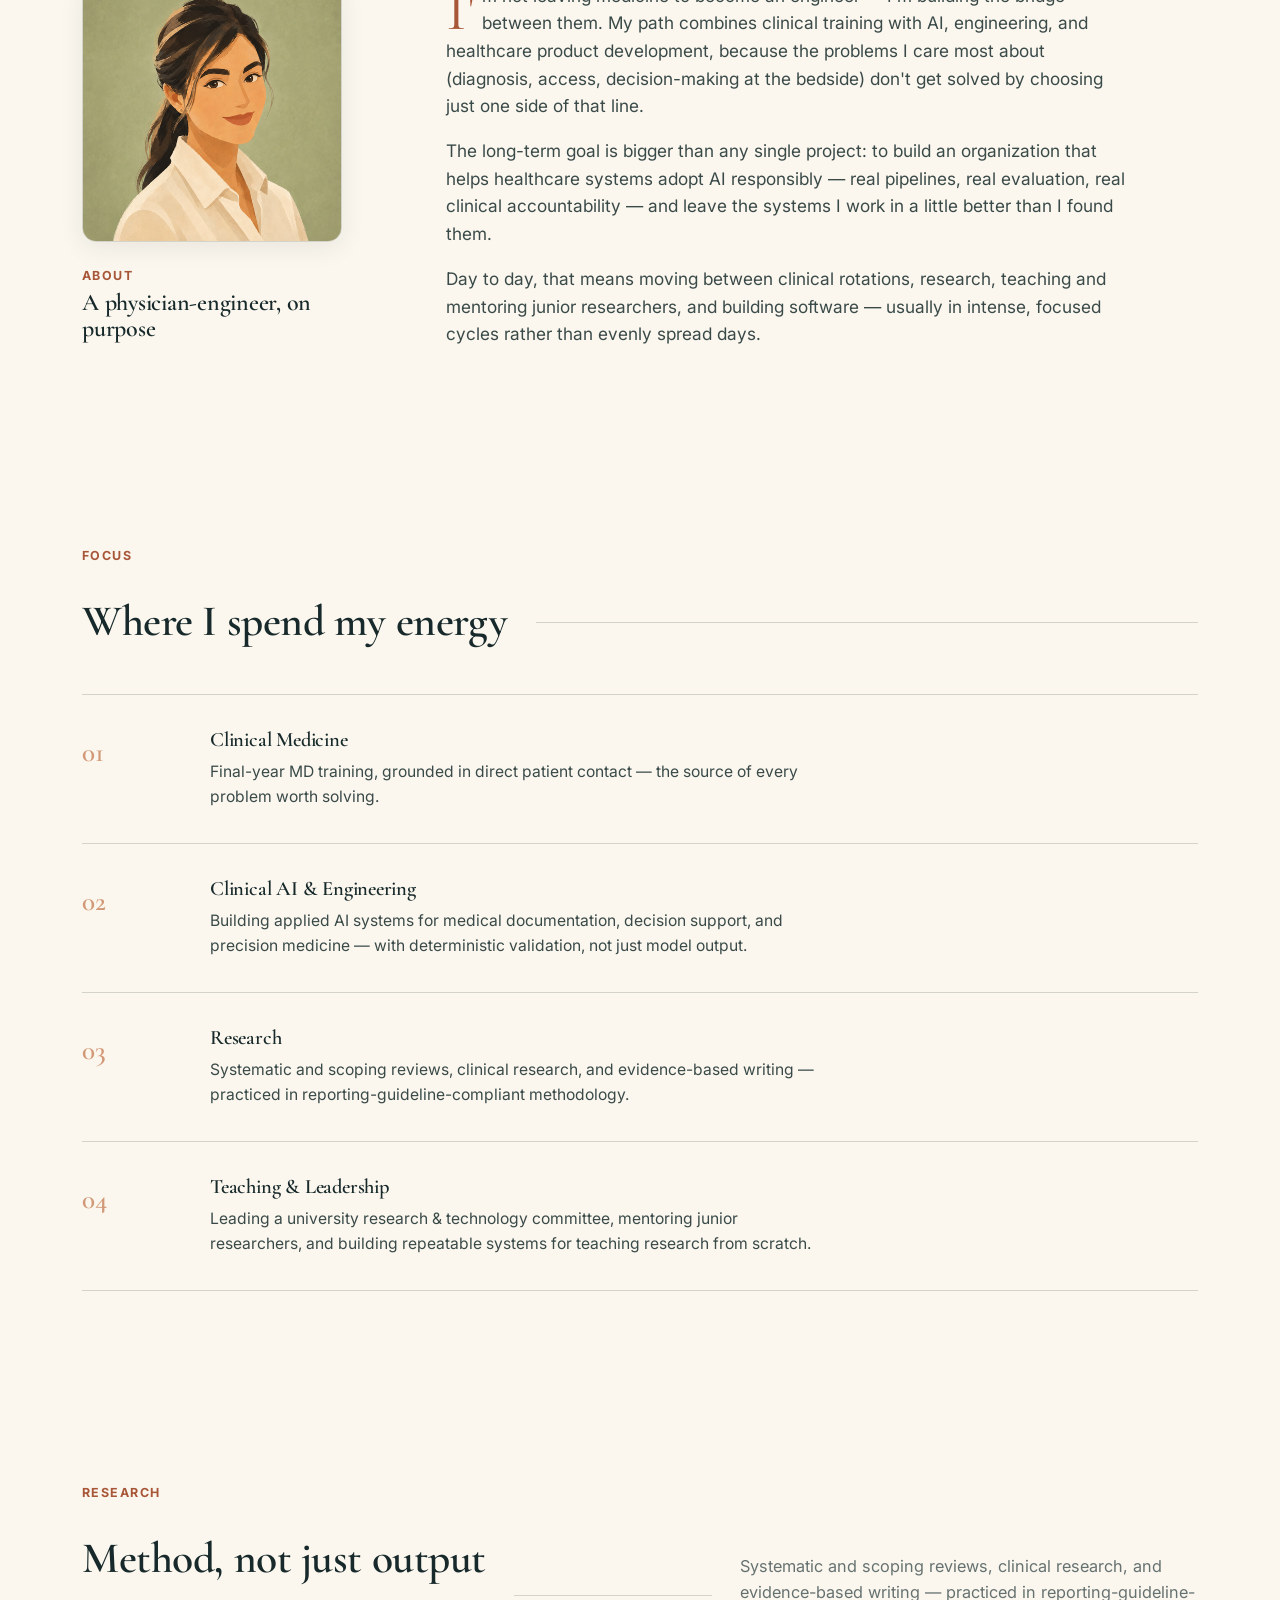
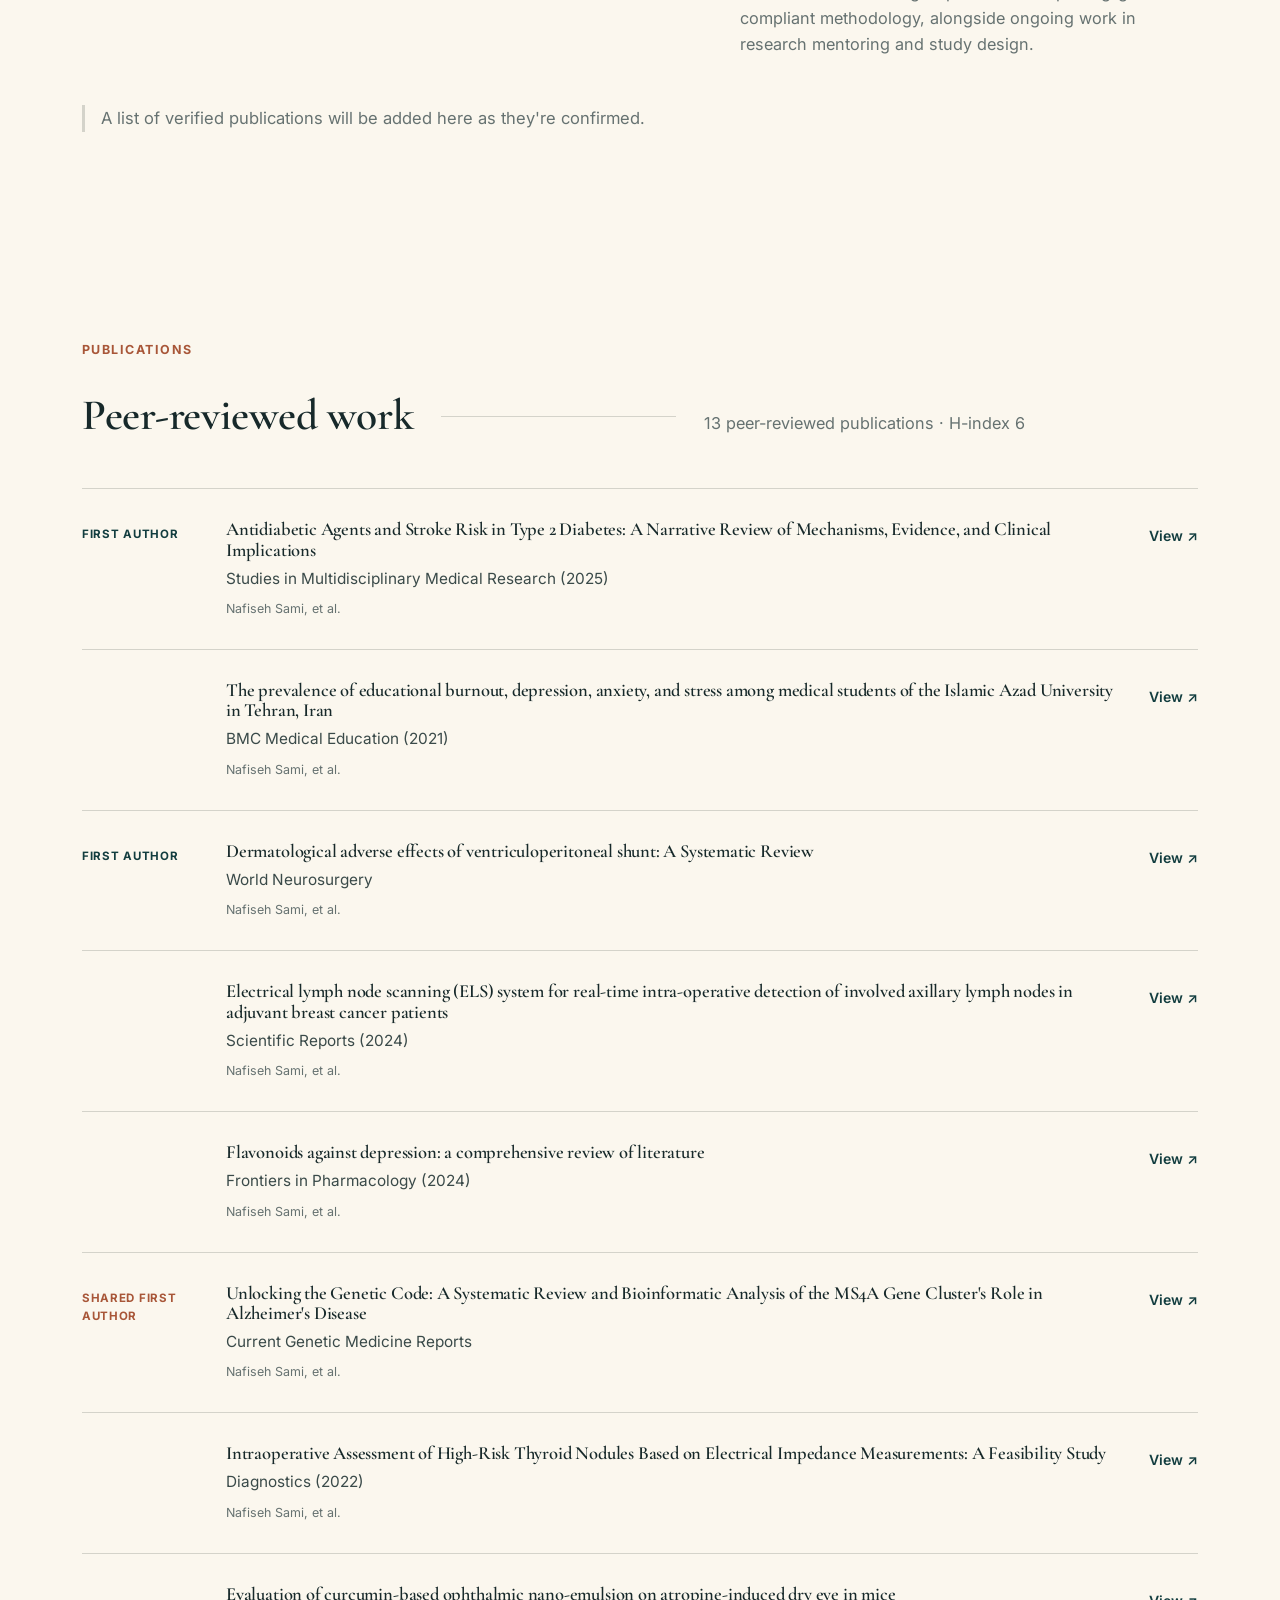
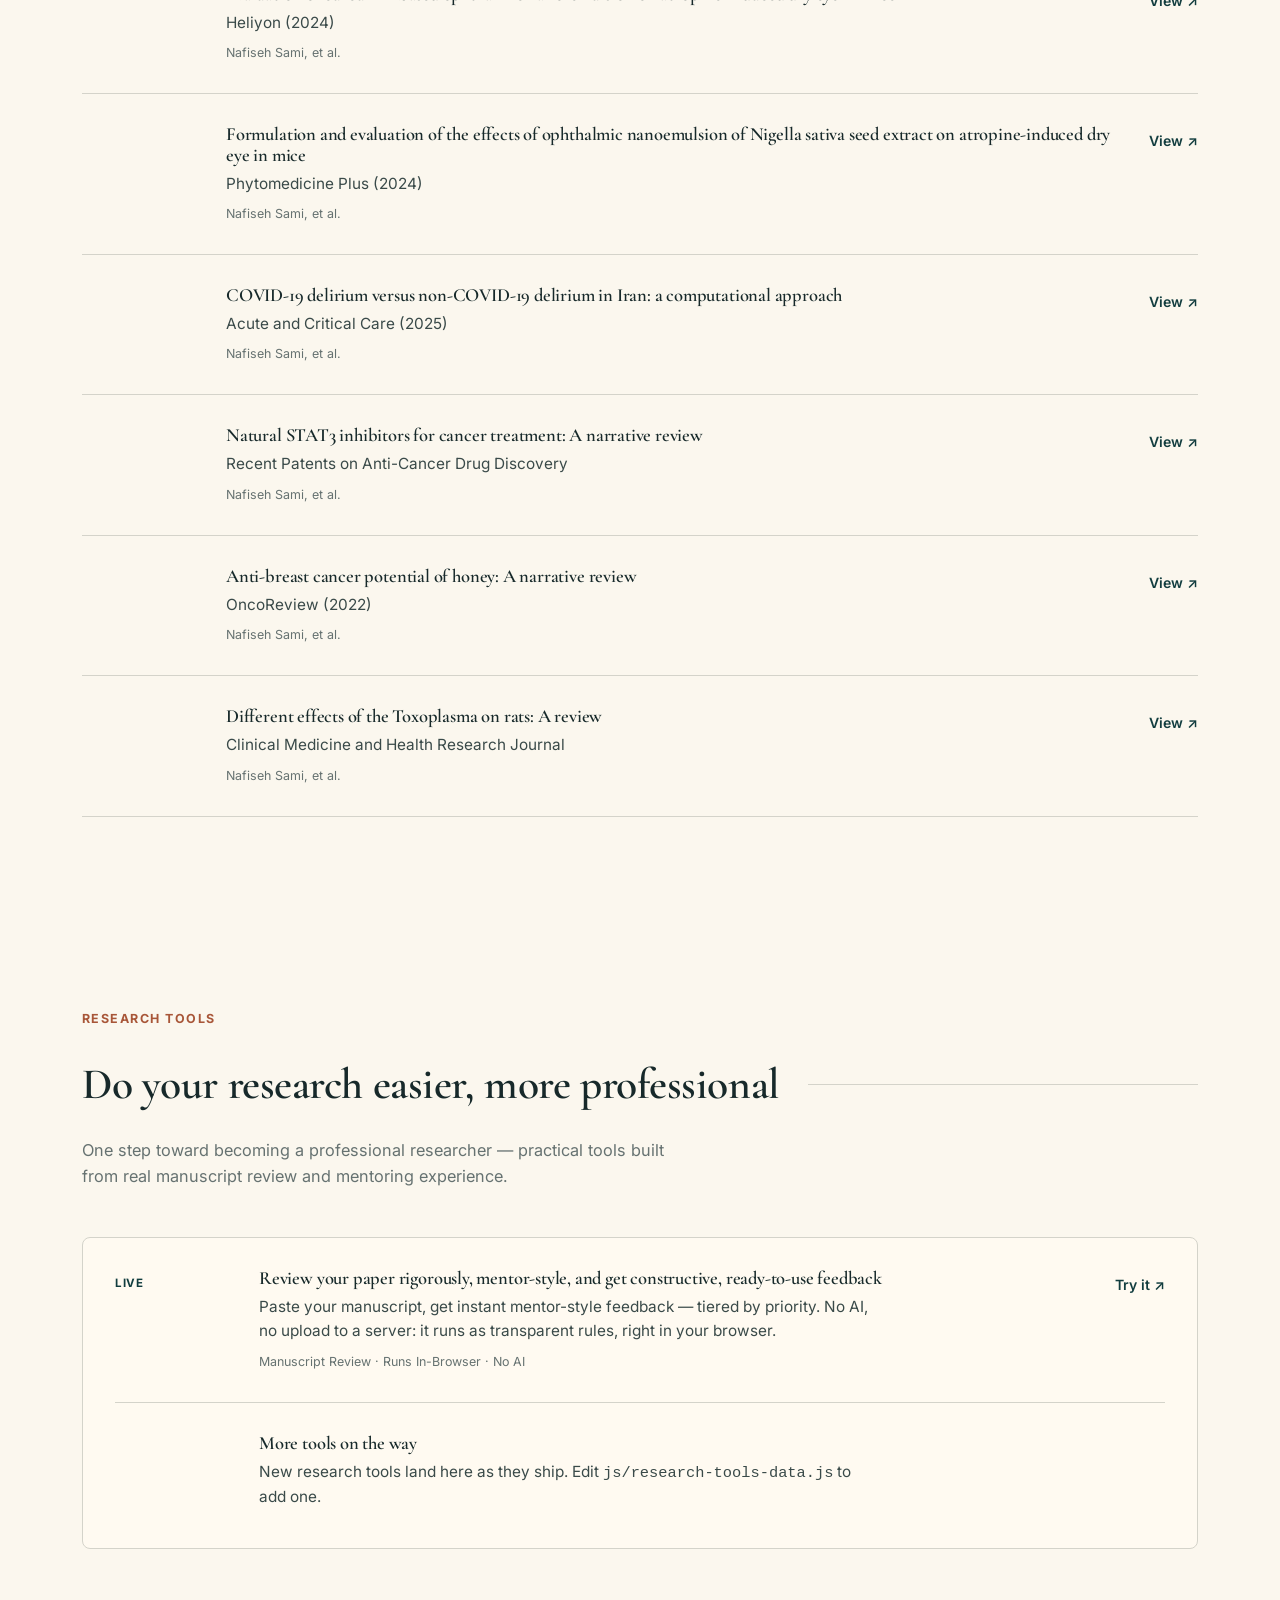
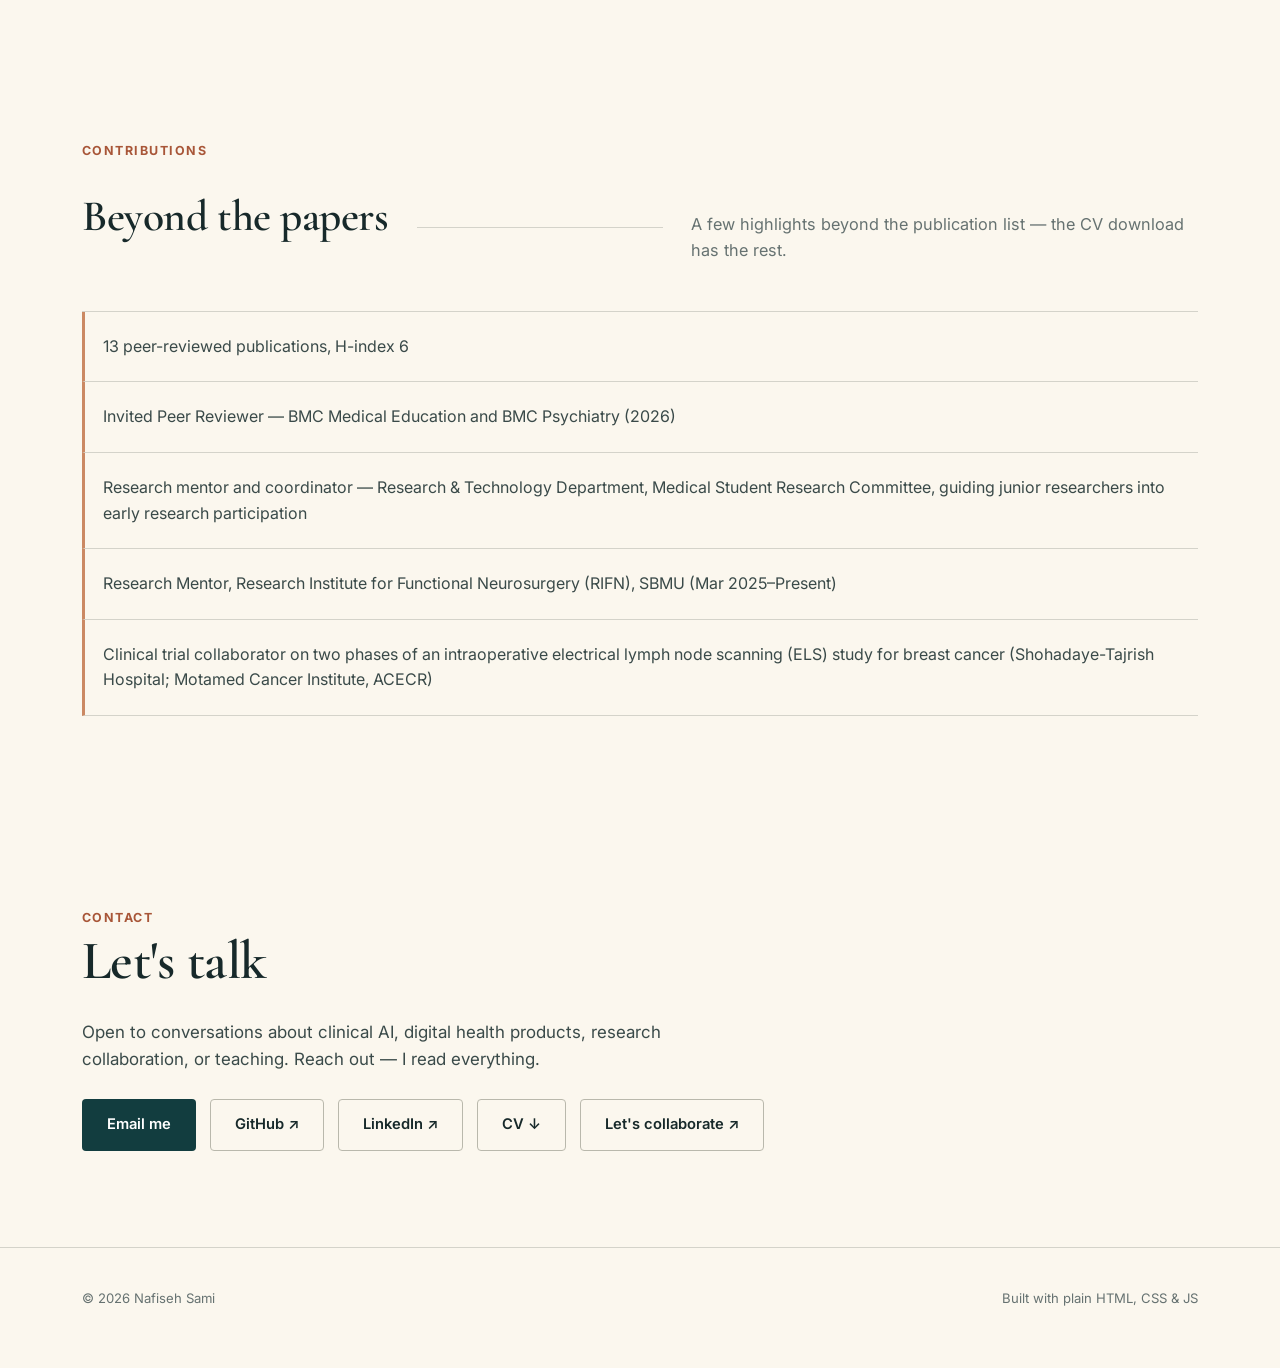
==== commit 12ef80a6: "Add publications section and editorial redesign Introduces js/publications-data.js and reworks index" ====
--- a/index.html
+++ b/index.html
@@ -11,6 +11,7 @@
 </script>
 <title>Nafiseh Sami — Physician, Building Clinical AI</title>
 <meta name="description" content="Nafiseh Sami — final-year MD student building toward clinical AI engineering, precision medicine, and digital health.">
+<link rel="canonical" href="https://nafissam.github.io/">
 <link rel="icon" type="image/svg+xml" href="assets/favicon.svg">
 
 <meta property="og:type" content="website">
@@ -25,46 +26,178 @@
 
 <link rel="preconnect" href="https://fonts.googleapis.com">
 <link rel="preconnect" href="https://fonts.gstatic.com" crossorigin>
-<link href="https://fonts.googleapis.com/css2?family=IBM+Plex+Mono:wght@400;500;600&family=IBM+Plex+Sans:wght@400;500;600;700&family=IBM+Plex+Serif:ital,wght@0,500;0,600;1,500&display=swap" rel="stylesheet">
+<link href="https://fonts.googleapis.com/css2?family=Cormorant+Garamond:ital,wght@0,500;0,600;0,700;1,500;1,600&family=Inter:wght@400;500;600;700&display=swap" rel="stylesheet">
 <link rel="stylesheet" href="css/style.css">
+<link rel="preload" as="image" href="assets/stethoscope.svg">
+
+<script type="application/ld+json">
+{
+  "@context": "https://schema.org",
+  "@graph": [
+    {
+      "@type": "Person",
+      "name": "Nafiseh Sami",
+      "alternateName": "Nafis",
+      "url": "https://nafissam.github.io/",
+      "image": "https://nafissam.github.io/assets/og-image.png",
+      "jobTitle": "Physician-in-training",
+      "description": "Final-year MD student building toward clinical AI engineering, precision medicine, and digital health.",
+      "sameAs": ["https://github.com/NafisSam"]
+    },
+    {
+      "@type": "WebSite",
+      "name": "Nafiseh Sami",
+      "url": "https://nafissam.github.io/"
+    }
+  ]
+}
+</script>
 </head>
 <body>
 
+<a href="#main" class="skip-link">Skip to content</a>
+
 <header class="site-header">
-  <nav class="nav container">
-    <a href="#top" class="brand">Nafiseh Sami</a>
+  <div class="nav container">
+    <a href="#top" class="brand">
+      <span class="brand-mark" aria-hidden="true">N/S</span>
+      <span class="brand-divider" aria-hidden="true"></span>
+      <span class="brand-text">
+        <span class="brand-name">Nafiseh Sami <span class="brand-nick">(Nafis)</span></span>
+        <span class="brand-sub">Physician × Applied Healthcare AI Engineer</span>
+      </span>
+    </a>
     <div class="nav-right">
+      <ul class="nav-links" id="navLinks">
+        <li><a href="#work">Work</a></li>
+        <li><a href="#research">Research</a></li>
+        <li><a href="#about">About</a></li>
+        <li><a href="#research-tools">Tools</a></li>
+        <li><a href="#contact" class="btn btn-primary nav-cta">Let's talk</a></li>
+      </ul>
       <button id="themeToggle" class="theme-toggle" type="button" aria-label="Toggle dark mode">
-        <span class="theme-icon">🌙</span>
+        <span class="theme-icon" aria-hidden="true">🌙</span>
       </button>
-      <button class="nav-toggle" id="navToggle" aria-label="Toggle menu" aria-expanded="false">
+      <button class="nav-toggle" id="navToggle" aria-label="Toggle menu" aria-expanded="false" aria-controls="navLinks">
         <span></span><span></span><span></span>
       </button>
-      <ul class="nav-links" id="navLinks">
-        <li><a href="#about">About</a></li>
-        <li><a href="#focus">Focus</a></li>
-        <li><a href="#projects">Projects</a></li>
-        <li><a href="#research-tools">Research Tools</a></li>
-        <li><a href="#contact">Contact</a></li>
-      </ul>
-    </div>
-  </nav>
+    </div>
+  </div>
 </header>
 
-<main id="top">
-
-  <section class="hero container">
-    <p class="eyebrow reveal">Physician &middot; Builder &middot; Final-Year MD</p>
-    <h1 class="reveal">Medicine gave me the questions.<br><em>Engineering</em> is how I answer them.</h1>
-    <p class="hero-sub reveal">
-      I'm Nafis — a final-year MD student in Tehran building toward a career as an applied
-      clinical AI engineer. I work at the intersection of medicine, AI, and product: turning
-      clinical problems into tools people actually use.
-    </p>
-    <div class="hero-actions reveal">
-      <a href="#projects" class="btn btn-primary">See what I'm building</a>
-      <a href="#contact" class="btn btn-ghost">Get in touch</a>
-    </div>
+<main id="main">
+
+  <section class="hero container" id="top">
+    <div class="hero-inner">
+      <div class="hero-copy">
+        <p class="eyebrow reveal">Medicine, data, and systems.</p>
+        <h1 class="reveal">I build clinical AI that works in <em>the real world</em>.</h1>
+        <span class="hero-rule reveal" aria-hidden="true"></span>
+        <p class="hero-sub reveal">
+          Nafiseh Sami — physician-in-training, researcher, and applied healthcare AI builder.
+        </p>
+        <div class="hero-actions reveal">
+          <a href="#work" class="btn btn-primary">View selected work <span class="btn-arrow" aria-hidden="true">→</span></a>
+          <a href="assets/N.Sami_CV.pdf" download class="btn btn-ghost"><span class="btn-icon" aria-hidden="true">⭳</span> Download CV</a>
+        </div>
+      </div>
+
+      <div class="hero-collage reveal" aria-hidden="true">
+        <div class="collage-frame">
+          <span class="collage-shape shape-sage"></span>
+          <span class="collage-shape shape-terracotta-1"></span>
+          <span class="collage-shape shape-terracotta-2"></span>
+
+          <span class="collage-grid">
+            <span></span><span></span><span></span>
+            <span></span><span></span><span></span>
+            <span></span><span></span><span></span>
+          </span>
+
+          <svg class="collage-chart" viewBox="0 0 300 160" preserveAspectRatio="none" focusable="false">
+            <polyline points="4,140 42,120 80,132 118,86 156,96 194,54 232,64 268,20 296,10"
+              fill="none" stroke="var(--dusty-blue)" stroke-width="4" stroke-linecap="round" stroke-linejoin="round"/>
+            <g fill="var(--dusty-blue)">
+              <circle cx="4" cy="140" r="4.5"/><circle cx="42" cy="120" r="4.5"/><circle cx="80" cy="132" r="4.5"/>
+              <circle cx="118" cy="86" r="4.5"/><circle cx="156" cy="96" r="4.5"/><circle cx="194" cy="54" r="4.5"/>
+              <circle cx="232" cy="64" r="4.5"/><circle cx="268" cy="20" r="4.5"/><circle cx="296" cy="10" r="4.5"/>
+            </g>
+          </svg>
+
+          <div class="collage-note">
+            <p>CC: Shortness of breath.</p>
+            <p>HPI: 3 days of dyspnea</p>
+            <p>PMH: HTN, DM2</p>
+            <p>Meds: metformin, losartan</p>
+            <p>Plan: labs, echo, f/u</p>
+          </div>
+
+          <div class="collage-checklist">
+            <p class="checked"><span class="mark">☑</span>History</p>
+            <p class="checked"><span class="mark">☑</span>Exam</p>
+            <p><span class="mark">☐</span>Labs</p>
+            <p><span class="mark">☐</span>Imaging</p>
+            <p class="checked"><span class="mark">☑</span>Assessment</p>
+            <p><span class="mark">☐</span>Plan</p>
+          </div>
+
+          <img class="collage-stethoscope" src="assets/stethoscope.svg" alt="" width="520" height="640">
+
+          <p class="collage-word word-care">Care</p>
+          <p class="collage-word word-evidence">Evidence</p>
+          <p class="collage-word word-impact">Impact</p>
+        </div>
+      </div>
+    </div>
+  </section>
+
+  <section class="practice-strip container" aria-label="What I do">
+    <ul class="practice-list">
+      <li class="practice-item">
+        <span class="practice-icon" aria-hidden="true">
+          <svg viewBox="0 0 24 24" fill="none" stroke="currentColor" stroke-width="1.6" stroke-linecap="round" stroke-linejoin="round"><path d="M5 3v6a4 4 0 0 0 8 0V3"/><path d="M9 15a5 5 0 0 0 10 0v-2"/><circle cx="19" cy="9" r="2"/></svg>
+        </span>
+        <div>
+          <span class="practice-label">Research</span>
+          <p>Asking meaningful questions. Generating real-world evidence.</p>
+        </div>
+      </li>
+      <li class="practice-item">
+        <span class="practice-icon" aria-hidden="true">
+          <svg viewBox="0 0 24 24" fill="none" stroke="currentColor" stroke-width="1.6" stroke-linecap="round" stroke-linejoin="round"><path d="M12 3 21 8v8l-9 5-9-5V8Z"/><path d="M3 8l9 5 9-5"/><path d="M12 13v8"/></svg>
+        </span>
+        <div>
+          <span class="practice-label">Products</span>
+          <p>Building tools clinicians can trust and use.</p>
+        </div>
+      </li>
+      <li class="practice-item">
+        <span class="practice-icon" aria-hidden="true">
+          <svg viewBox="0 0 24 24" fill="none" stroke="currentColor" stroke-width="1.6" stroke-linecap="round" stroke-linejoin="round"><path d="M4 5.5A2.5 2.5 0 0 1 6.5 3H12v18H6.5A2.5 2.5 0 0 0 4 23.5Z"/><path d="M12 3h5.5A2.5 2.5 0 0 1 20 5.5v16A2.5 2.5 0 0 0 17.5 21H12"/></svg>
+        </span>
+        <div>
+          <span class="practice-label">Teaching</span>
+          <p>Explaining clearly. Empowering others.</p>
+        </div>
+      </li>
+      <li class="practice-item">
+        <span class="practice-icon" aria-hidden="true">
+          <svg viewBox="0 0 24 24" fill="none" stroke="currentColor" stroke-width="1.6" stroke-linecap="round" stroke-linejoin="round"><path d="M12 21s-7.5-4.6-10-9.2C.5 8.4 2 4.8 5.5 4a5 5 0 0 1 6.5 2.4A5 5 0 0 1 18.5 4c3.5.8 5 4.4 3.5 7.8C19.5 16.4 12 21 12 21Z"/></svg>
+        </span>
+        <div>
+          <span class="practice-label">Clinical Practice</span>
+          <p>Grounded in patient care. Committed to outcomes.</p>
+        </div>
+      </li>
+    </ul>
+  </section>
+
+  <section id="work" class="section container">
+    <div class="section-head reveal">
+      <h2>Selected work</h2>
+      <p class="section-sub">A few projects at the intersection of medicine and applied AI.</p>
+    </div>
+    <div class="work-grid" id="projectGrid"><!-- populated by js/projects-data.js --></div>
   </section>
 
   <section id="about" class="section container">
@@ -137,16 +270,30 @@
     </div>
   </section>
 
-  <section id="projects" class="section container">
-    <div class="section-head reveal">
-      <span class="section-tag">Projects</span>
-      <h2>Things I'm building</h2>
+  <section id="research" class="section container">
+    <div class="section-head reveal">
+      <span class="section-tag">Research</span>
+      <h2>Method, not just output</h2>
       <p class="section-sub">
-        A growing collection of AI systems, tools, extensions, and mini-apps — mostly at the
-        intersection of medicine and software. This list grows as things ship.
+        Systematic and scoping reviews, clinical research, and evidence-based writing —
+        practiced in reporting-guideline-compliant methodology, alongside ongoing work in
+        research mentoring and study design.
       </p>
     </div>
-    <div class="entry-list" id="projectGrid"><!-- populated by js/projects-data.js --></div>
+    <div class="research-body reveal">
+      <p class="research-placeholder">
+        A list of verified publications will be added here as they're confirmed.
+      </p>
+    </div>
+  </section>
+
+  <section id="publications" class="section container">
+    <div class="section-head reveal">
+      <span class="section-tag">Publications</span>
+      <h2>Peer-reviewed work</h2>
+      <p class="section-sub">13 peer-reviewed publications · H-index 6</p>
+    </div>
+    <div class="entry-list" id="publicationsGrid"><!-- populated by js/publications-data.js --></div>
   </section>
 
   <section id="research-tools" class="section container">
@@ -161,6 +308,21 @@
     <div class="tool-frame">
       <div class="entry-list" id="toolGrid"><!-- populated by js/research-tools-data.js --></div>
     </div>
+  </section>
+
+  <section id="contributions" class="section container">
+    <div class="section-head reveal">
+      <span class="section-tag">Contributions</span>
+      <h2>Beyond the papers</h2>
+      <p class="section-sub">A few highlights beyond the publication list — the CV download has the rest.</p>
+    </div>
+    <ul class="contrib-list">
+      <li class="reveal">13 peer-reviewed publications, H-index 6</li>
+      <li class="reveal">Invited Peer Reviewer — BMC Medical Education and BMC Psychiatry (2026)</li>
+      <li class="reveal">Research mentor and coordinator — Research &amp; Technology Department, Medical Student Research Committee, guiding junior researchers into early research participation</li>
+      <li class="reveal">Research Mentor, Research Institute for Functional Neurosurgery (RIFN), SBMU (Mar 2025–Present)</li>
+      <li class="reveal">Clinical trial collaborator on two phases of an intraoperative electrical lymph node scanning (ELS) study for breast cancer (Shohadaye-Tajrish Hospital; Motamed Cancer Institute, ACECR)</li>
+    </ul>
   </section>
 
   <section id="contact" class="section container">
@@ -174,6 +336,7 @@
       <div class="contact-links">
         <a href="mailto:diabetesassistant.hn@gmail.com" class="btn btn-primary">Email me</a>
         <a href="https://github.com/NafisSam" target="_blank" rel="noopener" class="btn btn-ghost">GitHub ↗</a>
+        <a href="https://www.linkedin.com/in/nafiseh-sami-9807991b3/" target="_blank" rel="noopener" class="btn btn-ghost">LinkedIn ↗</a>
         <a href="assets/N.Sami_CV.pdf" download class="btn btn-ghost">CV ↓</a>
         <a href="https://forms.gle/yq65sF2Z8pFFS46X9" target="_blank" rel="noopener" class="btn btn-ghost">Let's collaborate ↗</a>
       </div>
@@ -191,6 +354,7 @@
 
 <script src="js/projects-data.js"></script>
 <script src="js/research-tools-data.js"></script>
+<script src="js/publications-data.js"></script>
 <script src="js/main.js"></script>
 <!-- TODO(analytics): no analytics account/ID has been supplied yet. Add the
      real analytics snippet here (e.g. Plausible, GA4) once an account is
--- a/css/style.css
+++ b/css/style.css
@@ -1,65 +1,90 @@
 /* ---------- Design tokens ----------
-   Palette: https://colorhunt.co/palette/a212321a183120615bdece9c
-   crimson #A21232 · navy #1A1831 · teal #20615B · cream #DECE9C
-
-   Identity: a clinical chart / lab-notebook system, not a SaaS landing page.
-   Rules and mono labels stand in for card borders; type does the work that
-   glass panels and gradients usually do. IBM Plex was designed for technical
-   documentation, and the mono weight doubles as "chart label" typography —
-   a deliberate echo of the structured clinical data (HALAJ, Mana, PocketMed)
-   this person actually builds.
+   Warm editorial system: cream paper, deep teal type/controls, muted sage,
+   terracotta accents, restrained dusty-blue chart details. Inspired by
+   clinical notebooks and print research documentation rather than a SaaS
+   dashboard — fine rules, generous space, minimal shadow, restrained radii.
 */
 :root {
-  --bg: #f6f3ec;
-  --bg-raised: #efe8d8;
-  --ink: #1a1831;
-  --ink-soft: #4b4863;
-  --ink-faint: #625f78;
-  --line: rgba(26, 24, 49, 0.16);
-  --line-strong: rgba(26, 24, 49, 0.32);
-
-  --accent: #a21232;     /* crimson — primary interactive color, used sparingly */
-  --accent-teal: #20615b; /* secondary — status / positive signal only */
-  --accent-cream: #dece9c;
-  --accent-btn: var(--accent); /* button fill — kept separate so white button text stays AA-contrast even where --accent itself is tuned lighter for dark-mode text-on-bg use */
-
-  --radius: 4px;
-  --maxw: 1080px;
-
-  --font-display: 'IBM Plex Serif', Georgia, serif;
-  --font-body: 'IBM Plex Sans', system-ui, -apple-system, sans-serif;
-  --font-mono: 'IBM Plex Mono', ui-monospace, SFMono-Regular, Menlo, monospace;
+  /* literal palette */
+  --cream: #fbf7ee;
+  --cream-alt: #f0e9da;
+  --paper: #fffaf1;
+  --ink: #17292a;
+  --teal: #204f50;
+  --teal-dark: #123d3f;
+  --sage: #aaab9a;
+  --sage-dark: #78836d;
+  --terracotta: #cb8963;
+  --terracotta-dark: #a85638;
+  --dusty-blue: #567da2;
+  --line: #d4d3ca;
+  --muted: #667271;
+
+  /* semantic roles (theme-aware) */
+  --bg: var(--cream);
+  --bg-alt: var(--cream-alt);
+  --surface: var(--paper);
+  --text: var(--ink);
+  --text-soft: #3a4a49;
+  --text-muted: var(--muted);
+  --accent: var(--teal);
+  --accent-strong: var(--teal-dark);
+  --accent-on: #ffffff;
+  --accent-2: var(--terracotta);
+  --accent-2-strong: var(--terracotta-dark);
+  --border: var(--line);
+  --border-strong: #b9b8ac;
+  --focus-ring: var(--terracotta-dark);
+
+  --radius-sm: 4px;
+  --radius: 8px;
+  --radius-lg: 14px;
+  --maxw: 1180px;
+
+  --font-display: 'Cormorant Garamond', Georgia, serif;
+  --font-body: 'Inter', system-ui, -apple-system, sans-serif;
+
+  --shadow-sm: 0 1px 2px rgba(23, 41, 42, 0.06);
+  --shadow-md: 0 6px 24px rgba(23, 41, 42, 0.08);
 }
 
 :root[data-theme="dark"] {
-  --bg: #17152a;
-  --bg-raised: #201d38;
-  --ink: #f2ede0;
-  --ink-soft: #c4bfd6;
-  --ink-faint: #8d89a3;
-  --line: rgba(244, 239, 227, 0.14);
-  --line-strong: rgba(244, 239, 227, 0.3);
-
-  --accent: #e14868;
-  --accent-teal: #45ab9c;
-  --accent-cream: #ead9a0;
-  --accent-btn: #c22e4f; /* darker than --accent so white button text clears 4.5:1 */
+  --bg: #10201e;
+  --bg-alt: #162624;
+  --surface: #1a2d2a;
+  --text: #f2ede0;
+  --text-soft: #d7d2c3;
+  --text-muted: #a9b6b0;
+  --accent: #6fb3a6;
+  --accent-strong: #8fc7bb;
+  --accent-on: #0c1917;
+  --accent-2: #e2a97e;
+  --accent-2-strong: #edc09c;
+  --border: rgba(242, 237, 224, 0.16);
+  --border-strong: rgba(242, 237, 224, 0.3);
+  --focus-ring: #e2a97e;
+  --shadow-sm: 0 1px 2px rgba(0, 0, 0, 0.3);
+  --shadow-md: 0 10px 30px rgba(0, 0, 0, 0.35);
 }
 
 @media (prefers-color-scheme: dark) {
   :root:not([data-theme="light"]) {
-    --bg: #17152a;
-    --bg-raised: #201d38;
-    --ink: #f2ede0;
-    --ink-soft: #c4bfd6;
-    --ink-faint: #8d89a3;
-    --line: rgba(244, 239, 227, 0.14);
-    --line-strong: rgba(244, 239, 227, 0.3);
-
-    --accent: #e14868;
-    --accent-teal: #45ab9c;
-    --accent-cream: #ead9a0;
-    --accent-btn: #c22e4f;
+    --bg: #10201e;
+    --bg-alt: #162624;
+    --surface: #1a2d2a;
+    --text: #f2ede0;
+    --text-soft: #d7d2c3;
+    --text-muted: #a9b6b0;
+    --accent: #6fb3a6;
+    --accent-strong: #8fc7bb;
+    --accent-on: #0c1917;
+    --accent-2: #e2a97e;
+    --accent-2-strong: #edc09c;
+    --border: rgba(242, 237, 224, 0.16);
+    --border-strong: rgba(242, 237, 224, 0.3);
+    --focus-ring: #e2a97e;
+    --shadow-sm: 0 1px 2px rgba(0, 0, 0, 0.3);
+    --shadow-md: 0 10px 30px rgba(0, 0, 0, 0.35);
   }
 }
 
@@ -69,9 +94,9 @@
 body {
   margin: 0;
   background: var(--bg);
-  color: var(--ink);
-  font-family: var(--font-body);
-  line-height: 1.55;
+  color: var(--text);
+  font-family: var(--font-body);
+  line-height: 1.6;
   -webkit-font-smoothing: antialiased;
   overflow-x: hidden;
   transition: background 0.35s ease, color 0.35s ease;
@@ -80,28 +105,65 @@
 .container {
   max-width: var(--maxw);
   margin: 0 auto;
-  padding: 0 24px;
+  padding: 0 32px;
 }
 
 h1, h2, h3 {
   font-family: var(--font-display);
   font-weight: 600;
-  line-height: 1.15;
+  line-height: 1.1;
   margin: 0 0 0.5em;
   letter-spacing: -0.01em;
-}
-
-p { color: var(--ink-soft); margin: 0 0 1em; }
+  color: var(--text);
+}
+
+p { color: var(--text-soft); margin: 0 0 1em; max-width: 62ch; }
 
 a { color: inherit; }
+
+img { max-width: 100%; display: block; }
+
+/* ---------- Accessibility helpers ---------- */
+.skip-link {
+  position: absolute;
+  top: -48px;
+  left: 12px;
+  z-index: 200;
+  background: var(--accent-strong);
+  color: #fff;
+  padding: 12px 18px;
+  border-radius: var(--radius-sm);
+  font-family: var(--font-body);
+  font-weight: 600;
+  text-decoration: none;
+  transition: top 0.2s ease;
+}
+.skip-link:focus { top: 12px; }
+
+:focus-visible {
+  outline: 2px solid var(--focus-ring);
+  outline-offset: 3px;
+  border-radius: 2px;
+}
+
+.visually-hidden {
+  position: absolute;
+  width: 1px; height: 1px;
+  padding: 0; margin: -1px;
+  overflow: hidden;
+  clip: rect(0, 0, 0, 0);
+  white-space: nowrap;
+  border: 0;
+}
 
 /* ---------- Header / nav ---------- */
 .site-header {
   position: sticky;
   top: 0;
   z-index: 50;
-  background: var(--bg);
-  border-bottom: 1px solid var(--line);
+  background: color-mix(in srgb, var(--bg) 92%, transparent);
+  backdrop-filter: saturate(140%) blur(6px);
+  border-bottom: 1px solid var(--border);
   transition: background 0.35s ease, border-color 0.35s ease;
 }
 
@@ -109,76 +171,121 @@
   display: flex;
   align-items: center;
   justify-content: space-between;
-  padding: 18px 24px;
+  gap: 24px;
+  padding: 18px 32px;
 }
 
 .brand {
+  display: flex;
+  align-items: center;
+  gap: 16px;
+  text-decoration: none;
+  color: var(--text);
+  min-width: 0;
+}
+
+.brand-mark {
   font-family: var(--font-display);
   font-weight: 600;
-  font-size: 1.08rem;
+  font-size: 1.6rem;
+  letter-spacing: 0.02em;
+  color: var(--accent-strong);
+  line-height: 1;
+}
+
+.brand-divider {
+  width: 1px;
+  height: 34px;
+  background: var(--border-strong);
+  flex: none;
+}
+
+.brand-text {
+  display: flex;
+  flex-direction: column;
+  gap: 2px;
+  min-width: 0;
+}
+
+.brand-name {
+  font-family: var(--font-display);
+  font-weight: 600;
+  font-size: 1.12rem;
+  white-space: nowrap;
+}
+
+.brand-nick { color: var(--text-muted); font-weight: 500; }
+
+.brand-sub {
+  font-family: var(--font-body);
+  font-size: 0.74rem;
+  color: var(--text-muted);
+  white-space: nowrap;
+  overflow: hidden;
+  text-overflow: ellipsis;
+}
+
+.nav-right {
+  display: flex;
+  align-items: center;
+  gap: 22px;
+  position: relative;
+}
+
+.nav-links {
+  list-style: none;
+  display: flex;
+  align-items: center;
+  gap: 30px;
+  margin: 0;
+  padding: 0;
+}
+
+.nav-links a:not(.nav-cta) {
   text-decoration: none;
-  color: var(--ink);
-}
-
-.nav-right {
-  display: flex;
-  align-items: center;
-  gap: 18px;
-  position: relative;
-}
+  color: var(--text-soft);
+  font-family: var(--font-body);
+  font-size: 0.95rem;
+  font-weight: 500;
+  padding: 6px 1px;
+  border-bottom: 2px solid transparent;
+  transition: border-color 0.2s ease, color 0.2s ease;
+}
+
+.nav-links a:not(.nav-cta):hover { color: var(--text); border-bottom-color: var(--accent-2); }
+
+.nav-cta { white-space: nowrap; }
 
 .theme-toggle {
   display: flex;
   align-items: center;
   justify-content: center;
-  width: 32px;
-  height: 32px;
+  width: 40px;
+  height: 40px;
+  min-width: 44px;
+  min-height: 44px;
   border-radius: 50%;
-  border: 1px solid var(--line);
+  border: 1px solid var(--border);
   background: transparent;
   cursor: pointer;
-  font-size: 0.95rem;
+  font-size: 1rem;
   line-height: 1;
+  color: var(--text-muted);
   transition: border-color 0.2s ease, background 0.2s ease;
 }
 
-.theme-toggle:hover {
-  border-color: var(--line-strong);
-  background: var(--bg-raised);
-}
-
-.nav-links {
-  list-style: none;
-  display: flex;
-  gap: 22px;
-  margin: 0;
-  padding: 0;
-}
-
-.nav-links a {
-  text-decoration: none;
-  color: var(--ink-soft);
-  font-family: var(--font-mono);
-  font-size: 0.76rem;
-  font-weight: 500;
-  text-transform: uppercase;
-  letter-spacing: 0.08em;
-  padding: 4px 1px;
-  border-bottom: 2px solid transparent;
-  transition: border-color 0.2s ease, color 0.2s ease;
-}
-
-.nav-links a:hover {
-  color: var(--ink);
-  border-bottom-color: var(--accent);
-}
+.theme-toggle:hover { border-color: var(--border-strong); background: var(--bg-alt); }
 
 .nav-toggle {
   display: none;
   flex-direction: column;
-  gap: 4px;
+  justify-content: center;
+  gap: 5px;
+  width: 44px;
+  height: 44px;
   background: none;
-  border: none;
+  border: 1px solid transparent;
+  border-radius: var(--radius-sm);
   cursor: pointer;
   padding: 8px;
 }
@@ -186,221 +293,568 @@
 .nav-toggle span {
   width: 20px;
   height: 2px;
-  background: var(--ink);
+  background: var(--text);
   border-radius: 2px;
-}
-
-/* ---------- Hero ---------- */
-.hero {
-  padding: 100px 24px 76px;
-  max-width: 760px;
-}
-
-.eyebrow {
-  font-family: var(--font-mono);
-  text-transform: uppercase;
-  letter-spacing: 0.12em;
-  font-size: 0.76rem;
-  font-weight: 500;
-  color: var(--ink-faint);
-  margin-bottom: 22px;
-}
-
-.hero h1 {
-  font-size: clamp(2.1rem, 5vw, 3.3rem);
-  margin-bottom: 0.5em;
-  color: var(--ink);
-}
-
-.hero h1 em {
-  font-style: italic;
-  color: var(--accent);
-}
-
-.hero-sub {
-  font-size: 1.08rem;
-  max-width: 600px;
-}
-
-.hero-actions {
-  display: flex;
-  gap: 14px;
-  margin-top: 30px;
-  flex-wrap: wrap;
-}
+  transition: transform 0.2s ease, opacity 0.2s ease;
+}
+
+.nav-toggle[aria-expanded="true"] span:nth-child(1) { transform: translateY(7px) rotate(45deg); }
+.nav-toggle[aria-expanded="true"] span:nth-child(2) { opacity: 0; }
+.nav-toggle[aria-expanded="true"] span:nth-child(3) { transform: translateY(-7px) rotate(-45deg); }
 
 /* ---------- Buttons ---------- */
 .btn {
   display: inline-flex;
   align-items: center;
-  gap: 6px;
-  padding: 12px 22px;
-  border-radius: var(--radius);
-  font-family: var(--font-mono);
-  font-weight: 500;
-  font-size: 0.85rem;
-  text-transform: uppercase;
-  letter-spacing: 0.04em;
+  gap: 8px;
+  padding: 13px 24px;
+  min-height: 44px;
+  border-radius: var(--radius-sm);
+  font-family: var(--font-body);
+  font-weight: 600;
+  font-size: 0.92rem;
   text-decoration: none;
   border: 1px solid transparent;
-  transition: transform 0.15s ease, background 0.15s ease, border-color 0.15s ease;
-}
-
-.btn:hover { transform: translateY(-2px); }
+  cursor: pointer;
+  transition: transform 0.15s ease, background 0.15s ease, border-color 0.15s ease, color 0.15s ease;
+}
+
+.btn .btn-arrow { transition: transform 0.15s ease; }
+.btn:hover .btn-arrow { transform: translateX(3px); }
 
 .btn-primary {
-  background: var(--accent-btn);
-  color: #fff;
-}
-
-.btn-primary:hover {
-  background: color-mix(in srgb, var(--accent-btn) 85%, black 15%);
-}
+  background: var(--accent-strong);
+  color: var(--accent-on);
+}
+.btn-primary:hover { background: var(--accent); }
 
 .btn-ghost {
   background: transparent;
-  border-color: var(--line-strong);
-  color: var(--ink);
-}
-
-.btn-ghost:hover {
-  background: var(--bg-raised);
+  border-color: var(--border-strong);
+  color: var(--text);
+}
+.btn-ghost:hover { background: var(--bg-alt); }
+
+/* ---------- Hero ---------- */
+.hero { padding: 68px 32px 0; }
+
+.hero-inner {
+  display: grid;
+  grid-template-columns: 45fr 55fr;
+  gap: 48px;
+  align-items: center;
+  padding-bottom: 64px;
+  min-width: 0;
+}
+
+.hero-copy, .hero-collage { min-width: 0; }
+
+.eyebrow {
+  font-family: var(--font-body);
+  text-transform: uppercase;
+  letter-spacing: 0.14em;
+  font-size: 0.8rem;
+  font-weight: 600;
+  color: var(--accent-2-strong);
+  margin-bottom: 22px;
+}
+
+.hero h1 {
+  font-size: clamp(2.6rem, 5.6vw, 4.6rem);
+  margin-bottom: 0.42em;
+  color: var(--text);
+}
+
+.hero h1 em {
+  font-style: italic;
+  color: var(--accent-2-strong);
+  position: relative;
+}
+
+.hero-rule {
+  display: block;
+  width: 210px;
+  max-width: 60%;
+  height: 2px;
+  background: var(--accent-2);
+  opacity: 0.6;
+  margin: 6px 0 28px;
+}
+
+.hero-sub {
+  font-size: 1.14rem;
+  max-width: 46ch;
+  color: var(--text-soft);
+}
+
+.hero-actions {
+  display: flex;
+  gap: 16px;
+  margin-top: 30px;
+  flex-wrap: wrap;
+}
+
+/* ---------- Hero collage ---------- */
+.hero-collage { position: relative; }
+
+.collage-frame {
+  position: relative;
+  width: 100%;
+  aspect-ratio: 79 / 47;
+}
+
+.collage-shape {
+  position: absolute;
+  display: block;
+}
+
+.shape-sage {
+  left: 4%;
+  top: 0;
+  width: 33%;
+  height: 46%;
+  background: var(--sage);
+  opacity: 0.55;
+  border-radius: 50% 50% 0 0;
+}
+
+.shape-terracotta-1 {
+  left: 11%;
+  top: 39%;
+  width: 35%;
+  height: 60%;
+  background: var(--terracotta);
+  border-radius: 50%;
+  opacity: 0.85;
+}
+
+.shape-terracotta-2 {
+  left: 66%;
+  top: 44%;
+  width: 25%;
+  height: 43%;
+  background: var(--terracotta);
+  opacity: 0.65;
+  border-radius: 50%;
+}
+
+.collage-grid {
+  position: absolute;
+  left: 41%;
+  top: 30%;
+  width: 17%;
+  height: 27%;
+  display: grid;
+  grid-template-columns: repeat(3, 1fr);
+  grid-template-rows: repeat(3, 1fr);
+  gap: 6%;
+}
+.collage-grid span { border-radius: 2px; }
+.collage-grid span:nth-child(1) { background: var(--sage); }
+.collage-grid span:nth-child(2) { background: var(--teal); }
+.collage-grid span:nth-child(3) { background: var(--dusty-blue); }
+.collage-grid span:nth-child(4) { background: var(--sage-dark); }
+.collage-grid span:nth-child(5) { background: var(--teal-dark); }
+.collage-grid span:nth-child(6) { background: var(--cream-alt); }
+.collage-grid span:nth-child(7) { background: var(--dusty-blue); opacity: 0.6; }
+.collage-grid span:nth-child(8) { background: var(--sage); opacity: 0.7; }
+.collage-grid span:nth-child(9) { background: var(--teal); opacity: 0.5; }
+
+.collage-chart {
+  position: absolute;
+  left: 51%;
+  top: 12%;
+  width: 45%;
+  height: 40%;
+  overflow: visible;
+}
+
+.collage-note {
+  position: absolute;
+  left: 55%;
+  top: 4%;
+  width: 32%;
+  background: var(--paper);
+  border: 1px solid var(--border);
+  border-radius: var(--radius-sm);
+  box-shadow: var(--shadow-sm);
+  padding: 3% 6%;
+  transform: rotate(-1deg);
+  z-index: 3;
+}
+.collage-note p {
+  margin: 0 0 3%;
+  font-size: clamp(0.5rem, 0.8vw, 0.66rem);
+  line-height: 1.3;
+  color: var(--text-soft);
+  max-width: none;
+  white-space: nowrap;
+}
+.collage-note p:last-child { margin-bottom: 0; }
+
+.collage-checklist {
+  position: absolute;
+  left: 63%;
+  top: 56%;
+  width: 24%;
+  background: var(--paper);
+  border: 1px solid var(--border);
+  border-radius: var(--radius-sm);
+  box-shadow: var(--shadow-sm);
+  padding: 4%;
+  z-index: 3;
+}
+.collage-checklist p {
+  margin: 0 0 4%;
+  font-size: clamp(0.5rem, 0.78vw, 0.64rem);
+  line-height: 1.3;
+  color: var(--text-soft);
+  max-width: none;
+  white-space: nowrap;
+}
+.collage-checklist p:last-child { margin-bottom: 0; }
+.collage-checklist .mark { color: var(--accent-strong); margin-right: 6px; }
+.collage-checklist p:not(.checked) .mark { color: var(--border-strong); }
+
+.collage-stethoscope {
+  position: absolute;
+  left: 6%;
+  top: 6%;
+  width: 46%;
+  height: 90%;
+  object-fit: contain;
+  object-position: left top;
+  filter: drop-shadow(var(--shadow-sm));
+  z-index: 2;
+}
+
+.collage-word {
+  position: absolute;
+  right: 2%;
+  font-family: var(--font-display);
+  font-style: italic;
+  font-weight: 600;
+  font-size: clamp(0.95rem, 1.9vw, 1.5rem);
+  color: var(--accent-2-strong);
+  margin: 0;
+  max-width: none;
+  transform: rotate(-3deg);
+  z-index: 3;
+}
+.word-care { top: 64%; }
+.word-evidence { top: 74%; }
+.word-impact { top: 86%; }
+
+@media (max-width: 900px) {
+  .collage-note, .collage-checklist, .collage-grid, .collage-word { display: none; }
+  .collage-chart { opacity: 0.7; }
+}
+
+/* ---------- Practice strip ---------- */
+.practice-strip { padding: 0 32px; margin-top: 8px; }
+
+.practice-list {
+  list-style: none;
+  margin: 0;
+  padding: 26px 0;
+  display: grid;
+  grid-template-columns: repeat(4, 1fr);
+  border-top: 1px solid var(--border);
+  border-bottom: 1px solid var(--border);
+  background: var(--bg-alt);
+}
+
+.practice-item {
+  display: flex;
+  align-items: flex-start;
+  gap: 14px;
+  padding: 14px 24px;
+  border-left: 1px solid var(--border);
+}
+.practice-item:first-child { border-left: none; }
+
+.practice-icon {
+  flex: none;
+  width: 26px;
+  height: 26px;
+  color: var(--accent-strong);
+  margin-top: 2px;
+}
+.practice-icon svg { width: 100%; height: 100%; }
+
+.practice-label {
+  display: block;
+  font-family: var(--font-body);
+  font-size: 0.76rem;
+  font-weight: 700;
+  text-transform: uppercase;
+  letter-spacing: 0.08em;
+  color: var(--text);
+  margin-bottom: 4px;
+}
+
+.practice-item p { font-size: 0.9rem; margin: 0; max-width: 28ch; }
+
+@media (max-width: 860px) {
+  .practice-list { grid-template-columns: 1fr 1fr; }
+  .practice-item:nth-child(3) { border-left: none; }
+}
+@media (max-width: 560px) {
+  .practice-list { grid-template-columns: 1fr; }
+  .practice-item { border-left: none; border-top: 1px solid var(--border); }
+  .practice-item:first-child { border-top: none; }
 }
 
 /* ---------- Sections ---------- */
-.section { padding: 76px 24px; border-top: 1px solid var(--line); }
-
-.section-head { max-width: 640px; margin-bottom: 40px; }
+.section { padding: 96px 32px; }
+
+.section-head {
+  display: flex;
+  align-items: baseline;
+  gap: 28px;
+  flex-wrap: wrap;
+  margin-bottom: 48px;
+}
+
+.section-head h2 {
+  font-size: clamp(2rem, 3.4vw, 3.1rem);
+  margin: 0;
+  flex: none;
+}
+
+.section-head::after {
+  content: "";
+  flex: 1 1 60px;
+  min-width: 40px;
+  height: 1px;
+  background: var(--border);
+  align-self: center;
+  order: 1;
+}
+
+.section-sub {
+  font-size: 1.02rem;
+  margin: 0;
+  order: 2;
+  flex: 1 1 320px;
+  color: var(--text-muted);
+}
 
 .section-tag {
-  display: inline-block;
-  font-family: var(--font-mono);
-  font-size: 0.76rem;
-  font-weight: 500;
+  display: block;
+  width: 100%;
+  font-family: var(--font-body);
+  font-size: 0.78rem;
+  font-weight: 700;
   text-transform: uppercase;
-  letter-spacing: 0.1em;
-  color: var(--accent);
-  margin-bottom: 12px;
-}
-
-.section-head h2, .about-block h2, .contact-block h2 {
-  font-size: clamp(1.6rem, 3.2vw, 2.2rem);
-}
-
-.section-sub { font-size: 1.02rem; }
-
-/* ---------- About: asymmetric editorial layout ---------- */
+  letter-spacing: 0.12em;
+  color: var(--accent-2-strong);
+  margin-bottom: 4px;
+  order: -1;
+}
+
+/* ---------- About: editorial two-column ---------- */
 .about-grid {
   display: grid;
-  grid-template-columns: 240px 1fr;
-  gap: 48px;
+  grid-template-columns: 300px 1fr;
+  gap: 64px;
   align-items: start;
 }
 
-.about-label {
-  position: sticky;
-  top: 100px;
-}
+.about-label { position: sticky; top: 110px; }
 
 .about-avatar {
   display: block;
-  width: 96px;
-  height: 96px;
-  border-radius: 50%;
+  width: 100%;
+  height: auto;
+  max-width: 260px;
+  aspect-ratio: 1;
+  border-radius: var(--radius-lg);
   object-fit: cover;
-  border: 1px solid var(--line);
-  margin-bottom: 20px;
-}
+  border: 1px solid var(--border);
+  margin-bottom: 24px;
+  box-shadow: var(--shadow-md);
+}
+
+.about-body p { font-size: 1.08rem; }
 
 .about-body p:first-of-type::first-letter {
   font-family: var(--font-display);
-  font-size: 3.4em;
+  font-size: 3.6em;
   float: left;
-  line-height: 0.85;
-  padding: 0.05em 0.08em 0 0;
-  color: var(--accent);
+  line-height: 0.8;
+  padding: 0.05em 0.1em 0 0;
+  color: var(--accent-2-strong);
 }
 
 .about-body p:last-child { margin-bottom: 0; }
 
-@media (max-width: 760px) {
-  .about-grid { grid-template-columns: 1fr; gap: 20px; }
-  .about-label { position: static; }
-}
-
-/* ---------- Focus: labelled list, not a card grid ---------- */
-.focus-list { border-top: 1px solid var(--line); }
+@media (max-width: 820px) {
+  .about-grid { grid-template-columns: 1fr; gap: 28px; }
+  .about-label { position: static; display: flex; align-items: center; gap: 20px; }
+  .about-avatar { margin-bottom: 0; width: 88px; max-width: 88px; flex: none; }
+}
+
+/* ---------- Focus: alternating numbered rows ---------- */
+.focus-list { border-top: 1px solid var(--border); }
 
 .focus-item {
   display: grid;
-  grid-template-columns: 84px 1fr;
-  gap: 28px;
-  padding: 30px 0;
-  border-bottom: 1px solid var(--line);
+  grid-template-columns: 96px 1fr;
+  gap: 32px;
+  padding: 34px 0;
+  border-bottom: 1px solid var(--border);
 }
 
 .focus-index {
-  font-family: var(--font-mono);
-  font-size: 0.85rem;
-  color: var(--ink-faint);
-  padding-top: 5px;
-}
-
-.focus-item h3 { font-size: 1.15rem; margin-bottom: 0.4em; }
-.focus-item p { font-size: 0.96rem; margin-bottom: 0; }
+  font-family: var(--font-display);
+  font-size: 1.7rem;
+  font-weight: 600;
+  color: var(--accent-2);
+  opacity: 0.85;
+  padding-top: 2px;
+}
+
+.focus-item h3 { font-size: 1.28rem; margin-bottom: 0.35em; }
+.focus-item p { font-size: 0.98rem; margin-bottom: 0; }
 
 @media (max-width: 560px) {
   .focus-item { grid-template-columns: 1fr; gap: 8px; }
 }
 
-/* ---------- Projects / research tools: ledger-style entry list ---------- */
-.entry-list { border-top: 1px solid var(--line); }
+/* ---------- Selected work ---------- */
+.work-grid {
+  display: grid;
+  grid-template-columns: repeat(3, 1fr);
+  gap: 36px;
+}
+
+.work-card { min-width: 0; }
+
+.work-thumb {
+  display: block;
+  width: 100%;
+  aspect-ratio: 600 / 320;
+  overflow: hidden;
+  border-radius: var(--radius);
+  border: 1px solid var(--border);
+  margin-bottom: 18px;
+  background: var(--bg-alt);
+}
+
+.work-thumb img {
+  width: 100%;
+  height: 100%;
+  object-fit: cover;
+  transition: transform 0.25s ease;
+}
+
+.work-card:hover .work-thumb img { transform: scale(1.02); }
+
+.work-card h3 {
+  font-size: 1.22rem;
+  margin-bottom: 0.4em;
+}
+
+.work-card p { font-size: 0.96rem; margin-bottom: 0.6em; }
+
+.work-meta {
+  font-family: var(--font-body);
+  font-size: 0.76rem;
+  font-weight: 600;
+  text-transform: uppercase;
+  letter-spacing: 0.06em;
+  color: var(--text-muted);
+}
+
+.work-more {
+  margin-top: 40px;
+  font-size: 0.94rem;
+  color: var(--text-muted);
+}
+
+@media (max-width: 980px) {
+  .work-grid { grid-template-columns: 1fr 1fr; }
+}
+@media (max-width: 640px) {
+  .work-grid { grid-template-columns: 1fr; }
+}
+
+/* ---------- Research (restrained) ---------- */
+.research-body p { font-size: 1.04rem; }
+.research-placeholder {
+  font-size: 0.92rem;
+  color: var(--text-muted);
+  border-left: 3px solid var(--border);
+  padding-left: 16px;
+}
+
+/* ---------- Contributions: single-line highlights ----------
+   Reuses the same border-left accent treatment as .research-placeholder
+   and .feedback-item rather than introducing a new list style. */
+.contrib-list {
+  list-style: none;
+  margin: 0;
+  padding: 0;
+  border-top: 1px solid var(--border);
+}
+
+.contrib-list li {
+  padding: 22px 0 22px 18px;
+  border-bottom: 1px solid var(--border);
+  border-left: 3px solid var(--accent-2);
+  font-size: 1rem;
+  color: var(--text-soft);
+}
+
+/* ---------- Research tools / entry list ---------- */
+.entry-list { border-top: 1px solid var(--border); }
 
 .entry {
   display: grid;
   grid-template-columns: 120px 1fr auto;
-  gap: 20px;
+  gap: 24px;
   align-items: start;
-  padding: 28px 0;
-  border-bottom: 1px solid var(--line);
+  padding: 30px 0;
+  border-bottom: 1px solid var(--border);
 }
 
 .entry-status {
-  font-family: var(--font-mono);
+  font-family: var(--font-body);
   font-size: 0.72rem;
-  font-weight: 500;
+  font-weight: 700;
   text-transform: uppercase;
   letter-spacing: 0.06em;
   padding-top: 6px;
-  color: var(--ink-faint);
-}
-
-.entry-status.status-live { color: var(--accent-teal); }
-.entry-status.status-concept { color: var(--accent); }
-
-.entry-body h3 { font-size: 1.12rem; margin-bottom: 0.35em; }
-.entry-body p { font-size: 0.94rem; margin-bottom: 8px; }
+  color: var(--text-muted);
+}
+
+.entry-status.status-live { color: var(--accent-strong); }
+.entry-status.status-concept { color: var(--accent-2-strong); }
+
+.entry-body h3 { font-size: 1.16rem; margin-bottom: 0.35em; }
+.entry-body p { font-size: 0.96rem; margin-bottom: 8px; }
 
 .entry-tags {
-  font-family: var(--font-mono);
-  font-size: 0.74rem;
-  color: var(--ink-faint);
+  font-family: var(--font-body);
+  font-size: 0.78rem;
+  color: var(--text-muted);
 }
 
 .entry-link {
   justify-self: end;
   white-space: nowrap;
-  font-family: var(--font-mono);
-  font-size: 0.8rem;
-  font-weight: 500;
-  color: var(--accent);
+  font-family: var(--font-body);
+  font-size: 0.88rem;
+  font-weight: 600;
+  color: var(--accent-strong);
   text-decoration: none;
   padding-top: 6px;
 }
 
 .entry-link:hover { text-decoration: underline; }
 
-.entry.placeholder { opacity: 0.6; }
+.entry.placeholder { opacity: 0.65; }
 .entry.placeholder .entry-status { visibility: hidden; }
 
 @media (max-width: 640px) {
@@ -409,33 +863,36 @@
 }
 
 .tool-frame {
-  border: 1px solid var(--line);
-  padding: 0 28px;
+  border: 1px solid var(--border);
+  border-radius: var(--radius);
+  background: var(--surface);
+  padding: 0 32px;
 }
 .tool-frame .entry-list { border-top: none; }
 .tool-frame .entry:last-child { border-bottom: none; }
 
 /* ---------- Contact ---------- */
 .contact-block { text-align: left; }
-.contact-block h2 { font-size: clamp(1.9rem, 4.5vw, 2.7rem); }
+.contact-block h2 { font-size: clamp(2.2rem, 4.6vw, 3.4rem); }
+.contact-block p { font-size: 1.06rem; }
 
 .contact-links {
   display: flex;
   gap: 14px;
   flex-wrap: wrap;
-  margin-top: 22px;
+  margin-top: 26px;
 }
 
 /* ---------- Footer ---------- */
-.site-footer { padding: 36px 24px 56px; border-top: 1px solid var(--line); }
+.site-footer { padding: 40px 32px 60px; border-top: 1px solid var(--border); }
 .footer-inner {
   display: flex;
   justify-content: space-between;
   flex-wrap: wrap;
   gap: 8px;
-  font-family: var(--font-mono);
-  font-size: 0.78rem;
-  color: var(--ink-faint);
+  font-family: var(--font-body);
+  font-size: 0.82rem;
+  color: var(--text-muted);
 }
 
 /* ---------- Reveal-on-scroll ----------
@@ -453,66 +910,90 @@
   transform: translateY(0);
 }
 
-/* ---------- Responsive ---------- */
-@media (max-width: 760px) {
+/* ---------- Responsive nav ----------
+   Collapses to the hamburger menu well above the point where the brand
+   lockup and nav links would ever compete for space, so a wider fallback
+   font (before the webfont loads) can never crowd the header. */
+@media (max-width: 900px) {
+  .brand-sub { display: none; }
+
   .nav-links {
     position: absolute;
     top: calc(100% + 1px);
     left: 0;
     right: 0;
     flex-direction: column;
+    align-items: stretch;
     gap: 0;
     background: var(--bg);
-    border-bottom: 1px solid var(--line);
-    padding: 6px 24px 14px;
+    border-bottom: 1px solid var(--border);
+    padding: 10px 32px 20px;
     display: none;
   }
   .nav-links.open { display: flex; }
-  .nav-links a { display: block; padding: 12px 0; border-bottom: 1px solid var(--line); }
-  .nav-links li:last-child a { border-bottom: none; }
+  .nav-links a:not(.nav-cta) { display: block; padding: 14px 0; border-bottom: 1px solid var(--border); min-height: 44px; }
+  .nav-links li:not(:last-child) a { border-bottom: 1px solid var(--border); }
+  .nav-links li:last-child { margin-top: 14px; }
+  .nav-cta { justify-content: center; width: 100%; }
   .nav-toggle { display: flex; }
-  .hero { padding: 84px 24px 56px; }
+}
+
+@media (max-width: 620px) {
+  .section-head { flex-direction: column; align-items: flex-start; gap: 14px; }
+  .section-head h2 { width: 100%; }
+  .section-head::after { display: none; }
+}
+
+@media (max-width: 760px) {
+  .hero { padding: 40px 20px 0; }
+  .hero-inner { grid-template-columns: 1fr; gap: 36px; padding-bottom: 40px; }
+  .hero-collage { order: 2; }
+  .hero-copy { order: 1; }
+  .section { padding: 64px 20px; }
+  .practice-strip, .nav, .container { padding-left: 20px; padding-right: 20px; }
 }
 
 @media (prefers-reduced-motion: reduce) {
   html { scroll-behavior: auto; }
   .reveal, .reveal.pending, .reveal.in-view { opacity: 1; transform: none; transition: none; }
   .btn:hover { transform: none; }
+  .btn:hover .btn-arrow { transform: none; }
+  .work-card:hover .work-thumb img { transform: none; }
 }
 
 /* ---------- Tool pages ---------- */
 .tool-nav-label {
-  font-family: var(--font-mono);
-  font-size: 0.78rem;
-  font-weight: 500;
-  color: var(--ink-faint);
+  font-family: var(--font-body);
+  font-size: 0.82rem;
+  font-weight: 600;
+  color: var(--text-muted);
 }
 
 .tool-shell {
-  padding: 108px 24px 80px;
-  max-width: 820px;
-}
-
-.tool-intro { margin-bottom: 32px; }
-.tool-intro h1 { font-size: clamp(1.8rem, 4vw, 2.6rem); }
+  padding: 64px 32px 80px;
+  max-width: 900px;
+}
+
+.tool-intro { margin-bottom: 36px; }
+.tool-intro h1 { font-size: clamp(2rem, 4vw, 3rem); }
 
 .panel {
-  background: var(--bg-raised);
-  border: 1px solid var(--line);
+  background: var(--surface);
+  border: 1px solid var(--border);
   border-radius: var(--radius);
-  padding: 28px;
+  padding: 30px;
 }
 
 .tool-input-panel { margin-bottom: 28px; }
 
 .tool-label {
   display: block;
-  font-family: var(--font-mono);
-  font-size: 0.78rem;
-  font-weight: 500;
+  font-family: var(--font-body);
+  font-size: 0.82rem;
+  font-weight: 600;
   text-transform: uppercase;
   letter-spacing: 0.04em;
-  color: var(--ink-soft);
+  color: var(--text-soft);
   margin-bottom: 10px;
 }
 
@@ -523,14 +1004,14 @@
   font-size: 0.95rem;
   line-height: 1.5;
   padding: 16px;
-  border-radius: var(--radius);
-  border: 1px solid var(--line-strong);
+  border-radius: var(--radius-sm);
+  border: 1px solid var(--border-strong);
   background: var(--bg);
-  color: var(--ink);
+  color: var(--text);
 }
 
 #manuscriptInput:focus {
-  outline: 2px solid var(--accent-teal);
+  outline: 2px solid var(--accent);
   outline-offset: 2px;
 }
 
@@ -542,11 +1023,11 @@
   margin-top: 16px;
 }
 
-.file-btn { cursor: pointer; font-size: 0.8rem; padding: 11px 18px; }
+.file-btn { cursor: pointer; font-size: 0.85rem; padding: 11px 18px; }
 
 .tool-note {
-  font-size: 0.82rem;
-  color: var(--ink-faint);
+  font-size: 0.85rem;
+  color: var(--text-muted);
 }
 
 .tool-results { margin-bottom: 40px; }
@@ -560,7 +1041,7 @@
   flex-wrap: wrap;
 }
 
-.results-head h2 { margin: 0; font-size: 1.4rem; }
+.results-head h2 { margin: 0; font-size: 1.5rem; }
 
 .stats-row {
   display: flex;
@@ -570,20 +1051,20 @@
 }
 
 .stat-chip {
-  font-family: var(--font-mono);
-  font-size: 0.76rem;
-  font-weight: 500;
-  color: var(--ink-soft);
+  font-family: var(--font-body);
+  font-size: 0.78rem;
+  font-weight: 600;
+  color: var(--text-soft);
   background: var(--bg);
-  border: 1px solid var(--line);
-  padding: 5px 12px;
-  border-radius: var(--radius);
+  border: 1px solid var(--border);
+  padding: 6px 12px;
+  border-radius: var(--radius-sm);
 }
 
 .feedback-output { display: flex; flex-direction: column; gap: 28px; }
 
 .feedback-group h3 {
-  font-size: 1.02rem;
+  font-size: 1.06rem;
   display: flex;
   align-items: center;
   gap: 8px;
@@ -597,36 +1078,36 @@
   display: inline-block;
 }
 
-.tier-critical .tier-dot { background: var(--accent); }
-.tier-major .tier-dot { background: color-mix(in srgb, var(--accent-cream) 70%, var(--ink) 30%); }
-.tier-minor .tier-dot { background: var(--accent-teal); }
-.tier-good .tier-dot { background: #4caf78; }
+.tier-critical .tier-dot { background: var(--accent-2-strong); }
+.tier-major .tier-dot { background: var(--terracotta); }
+.tier-minor .tier-dot { background: var(--dusty-blue); }
+.tier-good .tier-dot { background: #5c9a6e; }
 
 .feedback-item {
-  border-left: 3px solid var(--line);
+  border-left: 3px solid var(--border);
   padding: 4px 0 4px 14px;
   margin-bottom: 12px;
-  font-size: 0.92rem;
-}
-
-.tier-critical .feedback-item { border-color: var(--accent); }
-.tier-major .feedback-item { border-color: color-mix(in srgb, var(--accent-cream) 70%, var(--ink) 30%); }
-.tier-minor .feedback-item { border-color: var(--accent-teal); }
-
-.feedback-item .issue-text { color: var(--ink); font-weight: 600; margin-bottom: 2px; }
-.feedback-item .issue-fix { color: var(--ink-soft); }
+  font-size: 0.94rem;
+}
+
+.tier-critical .feedback-item { border-color: var(--accent-2-strong); }
+.tier-major .feedback-item { border-color: var(--terracotta); }
+.tier-minor .feedback-item { border-color: var(--dusty-blue); }
+
+.feedback-item .issue-text { color: var(--text); font-weight: 600; margin-bottom: 2px; }
+.feedback-item .issue-fix { color: var(--text-soft); }
 .feedback-item .issue-quote {
   display: block;
   font-style: italic;
-  color: var(--ink-faint);
+  color: var(--text-muted);
   margin: 4px 0;
-  font-size: 0.87rem;
+  font-size: 0.89rem;
 }
 
 .empty-state {
   text-align: center;
   padding: 30px;
-  color: var(--ink-faint);
+  color: var(--text-muted);
 }
 
 /* ---------- Checklist panel ---------- */
@@ -636,9 +1117,11 @@
 .checklist-group:last-child { margin-bottom: 0; }
 
 .checklist-group h4 {
-  font-size: 0.95rem;
+  font-size: 0.98rem;
   margin: 0 0 10px;
-  color: var(--ink);
+  color: var(--text);
+  font-family: var(--font-body);
+  font-weight: 700;
 }
 
 .checklist-items { display: flex; flex-direction: column; gap: 6px; }
@@ -647,8 +1130,8 @@
   display: flex;
   align-items: flex-start;
   gap: 8px;
-  font-size: 0.88rem;
-  color: var(--ink-soft);
+  font-size: 0.9rem;
+  color: var(--text-soft);
 }
 
 .checklist-item .mark {
@@ -658,9 +1141,9 @@
   font-weight: 700;
 }
 
-.checklist-item.found .mark { color: #4caf78; }
-.checklist-item.missing .mark { color: var(--accent); }
-.checklist-item.missing { color: var(--ink); }
+.checklist-item.found .mark { color: #5c9a6e; }
+.checklist-item.missing .mark { color: var(--accent-2-strong); }
+.checklist-item.missing { color: var(--text); }
 
 /* ---------- AI review section ---------- */
 .ai-review-section { padding-top: 10px; }
@@ -671,16 +1154,16 @@
   flex: 1 1 260px;
   min-width: 220px;
   padding: 12px 14px;
-  border-radius: var(--radius);
-  border: 1px solid var(--line-strong);
+  border-radius: var(--radius-sm);
+  border: 1px solid var(--border-strong);
   background: var(--bg);
-  color: var(--ink);
-  font-family: var(--font-body);
-  font-size: 0.92rem;
+  color: var(--text);
+  font-family: var(--font-body);
+  font-size: 0.94rem;
 }
 
 .api-key-input:focus {
-  outline: 2px solid var(--accent-teal);
+  outline: 2px solid var(--accent);
   outline-offset: 2px;
 }
 
@@ -688,47 +1171,46 @@
   flex: 1 1 200px;
   min-width: 180px;
   padding: 12px 14px;
-  border-radius: var(--radius);
-  border: 1px solid var(--line-strong);
+  border-radius: var(--radius-sm);
+  border: 1px solid var(--border-strong);
   background: var(--bg);
-  color: var(--ink);
-  font-family: var(--font-body);
-  font-size: 0.92rem;
+  color: var(--text);
+  font-family: var(--font-body);
+  font-size: 0.94rem;
 }
 
 .tool-select:focus {
-  outline: 2px solid var(--accent-teal);
+  outline: 2px solid var(--accent);
   outline-offset: 2px;
 }
 
-.tool-select:disabled {
-  opacity: 0.55;
-}
+.tool-select:disabled { opacity: 0.55; }
 
 .remember-label {
   display: flex;
   align-items: center;
   gap: 6px;
-  font-size: 0.85rem;
-  color: var(--ink-faint);
+  font-size: 0.86rem;
+  color: var(--text-muted);
   white-space: nowrap;
 }
 
 .ai-results-panel { margin-top: 18px; }
 
-.feedback-group ul {
-  margin: 0 0 10px 18px;
-  padding: 0;
-}
+.feedback-group ul { margin: 0 0 10px 18px; padding: 0; }
 
 .feedback-group li {
   margin-bottom: 8px;
-  font-size: 0.92rem;
-  color: var(--ink-soft);
+  font-size: 0.94rem;
+  color: var(--text-soft);
 }
 
 .feedback-group > p {
-  font-size: 0.92rem;
-  color: var(--ink-soft);
+  font-size: 0.94rem;
+  color: var(--text-soft);
   margin-bottom: 10px;
 }
+
+@media (max-width: 760px) {
+  .tool-shell { padding: 40px 20px 60px; }
+}
